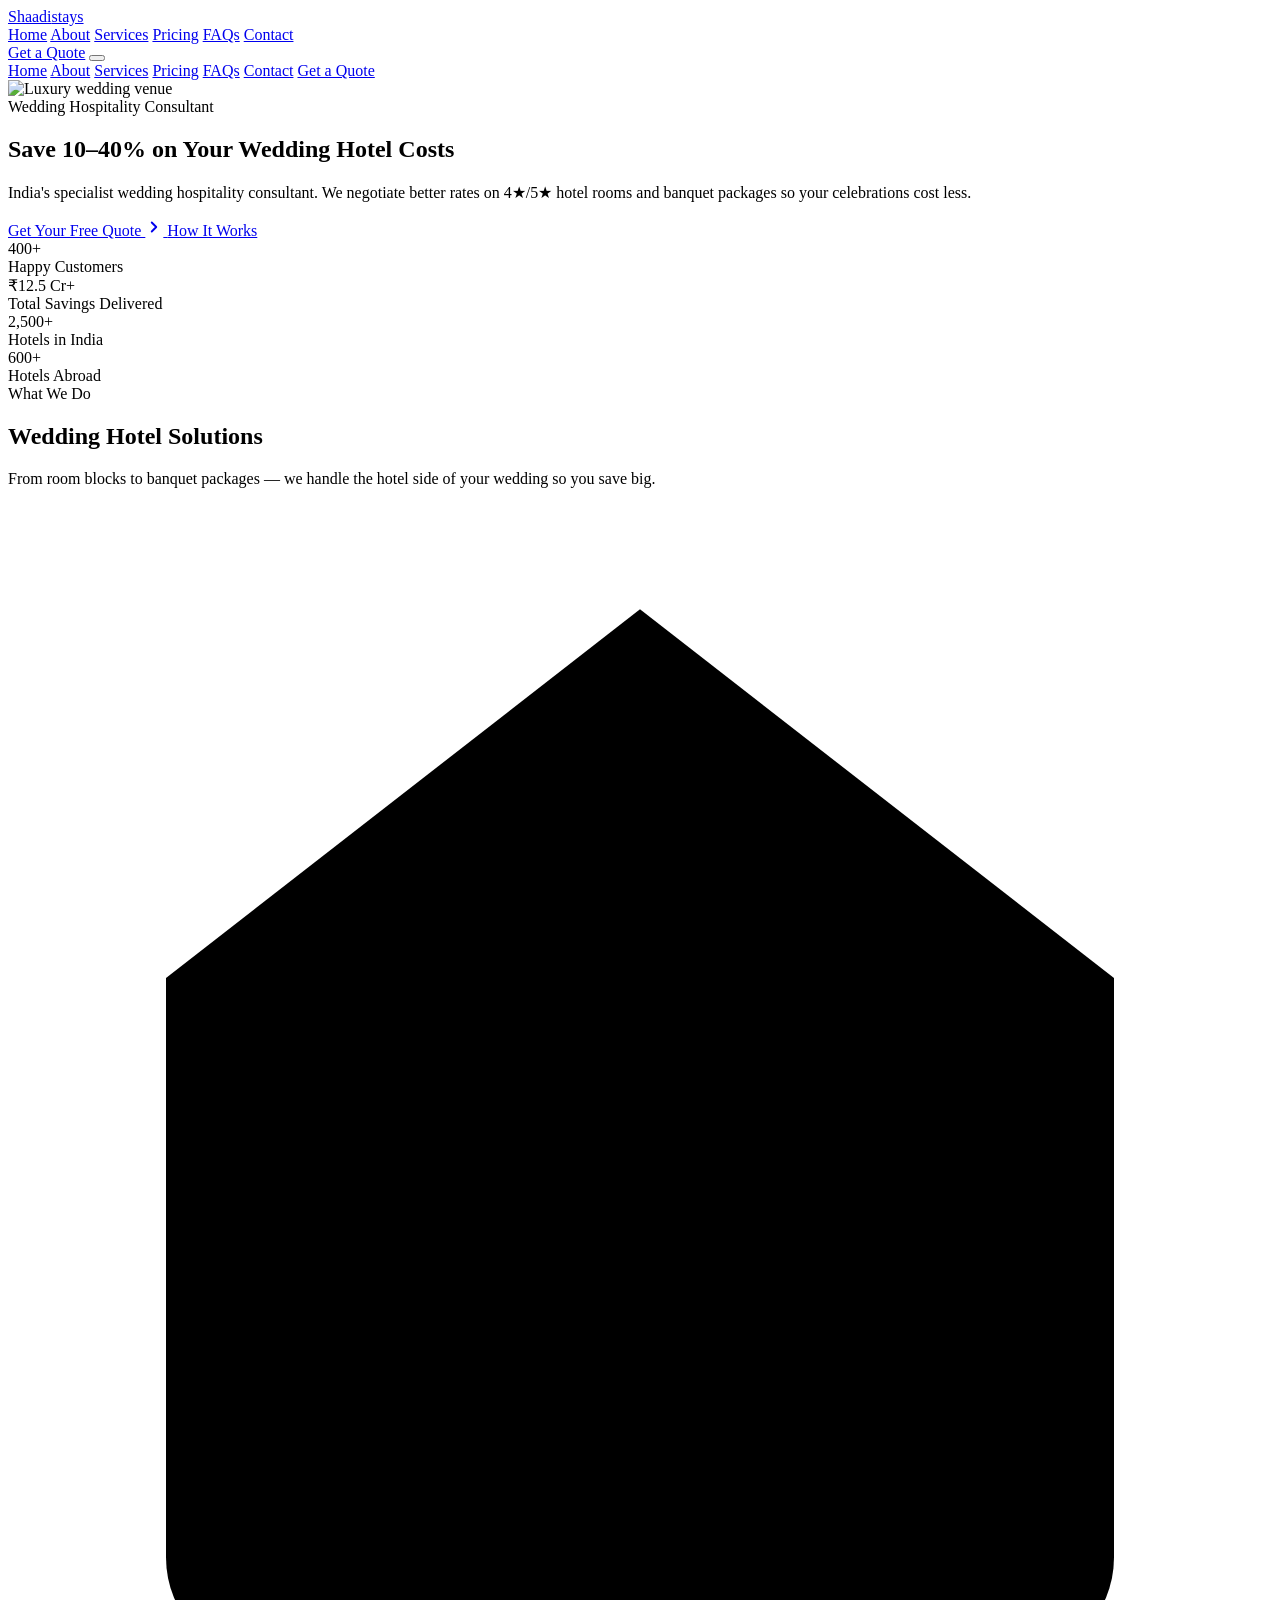
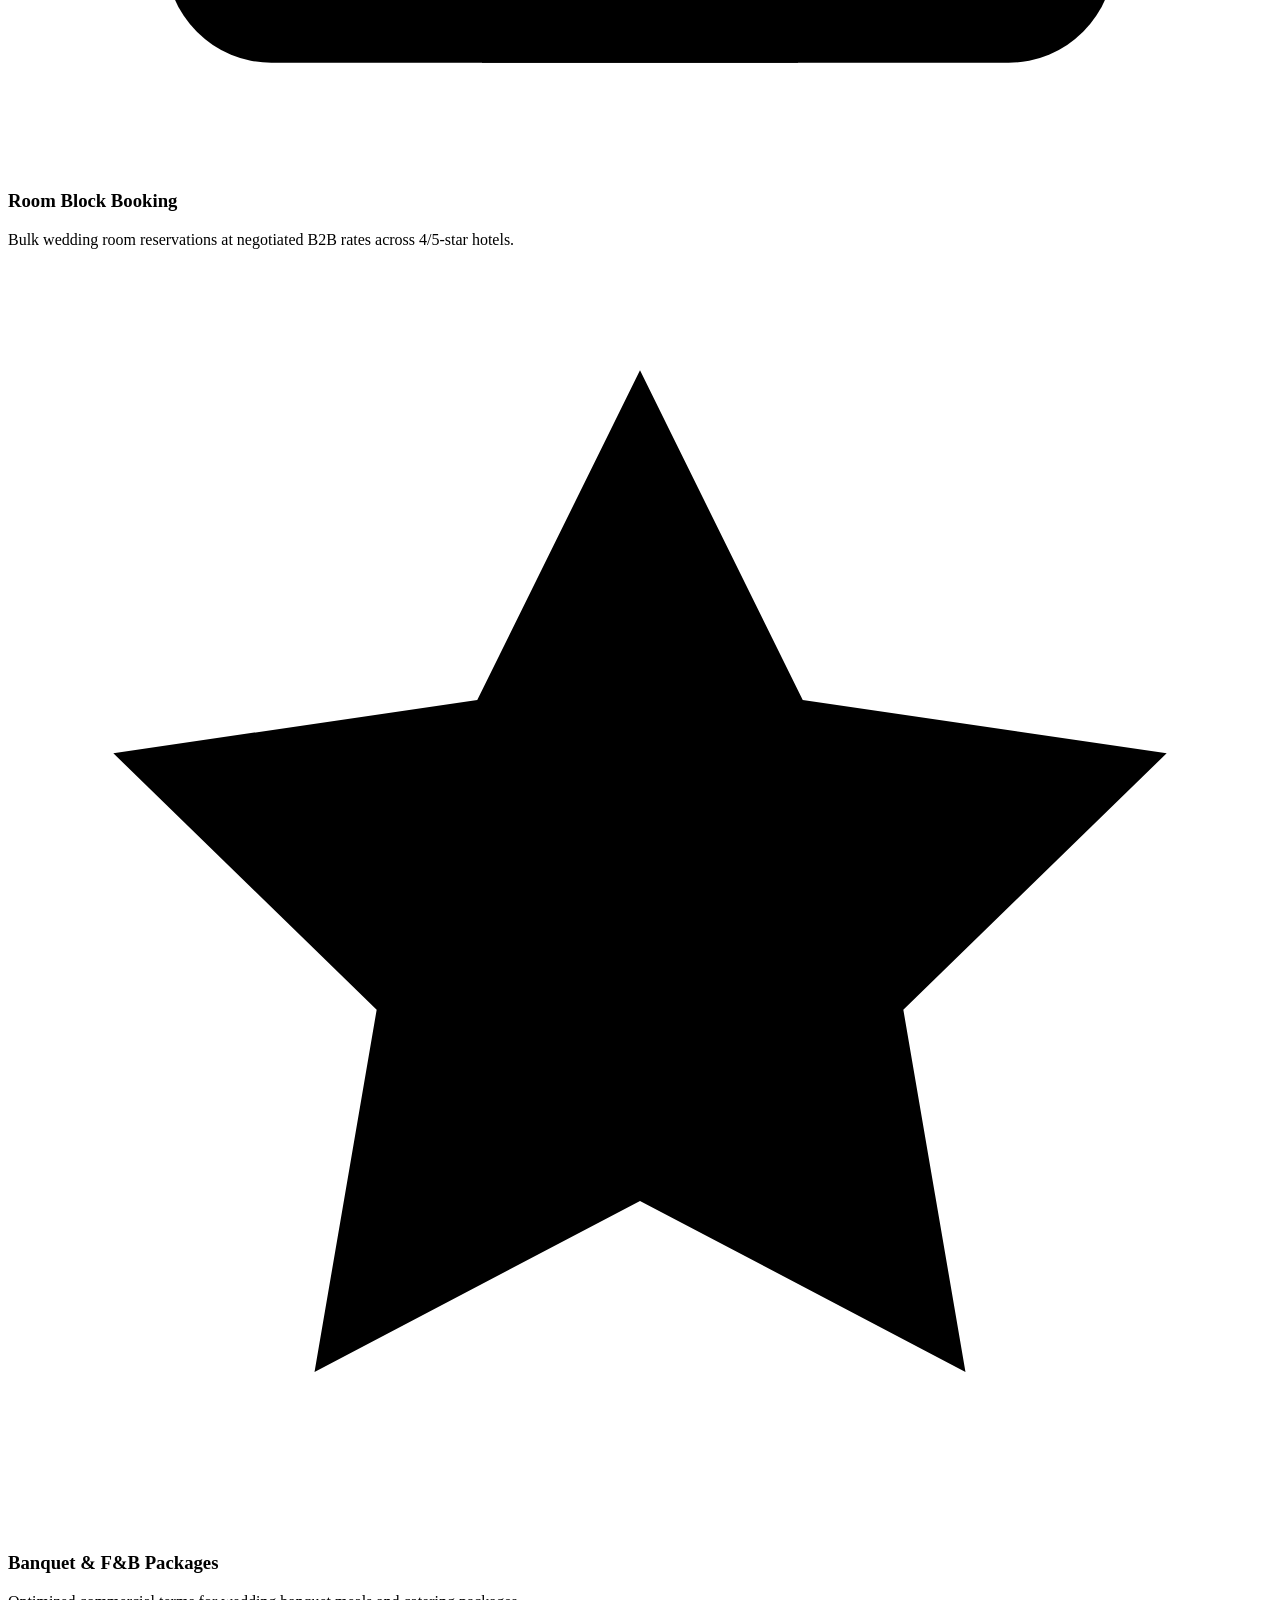
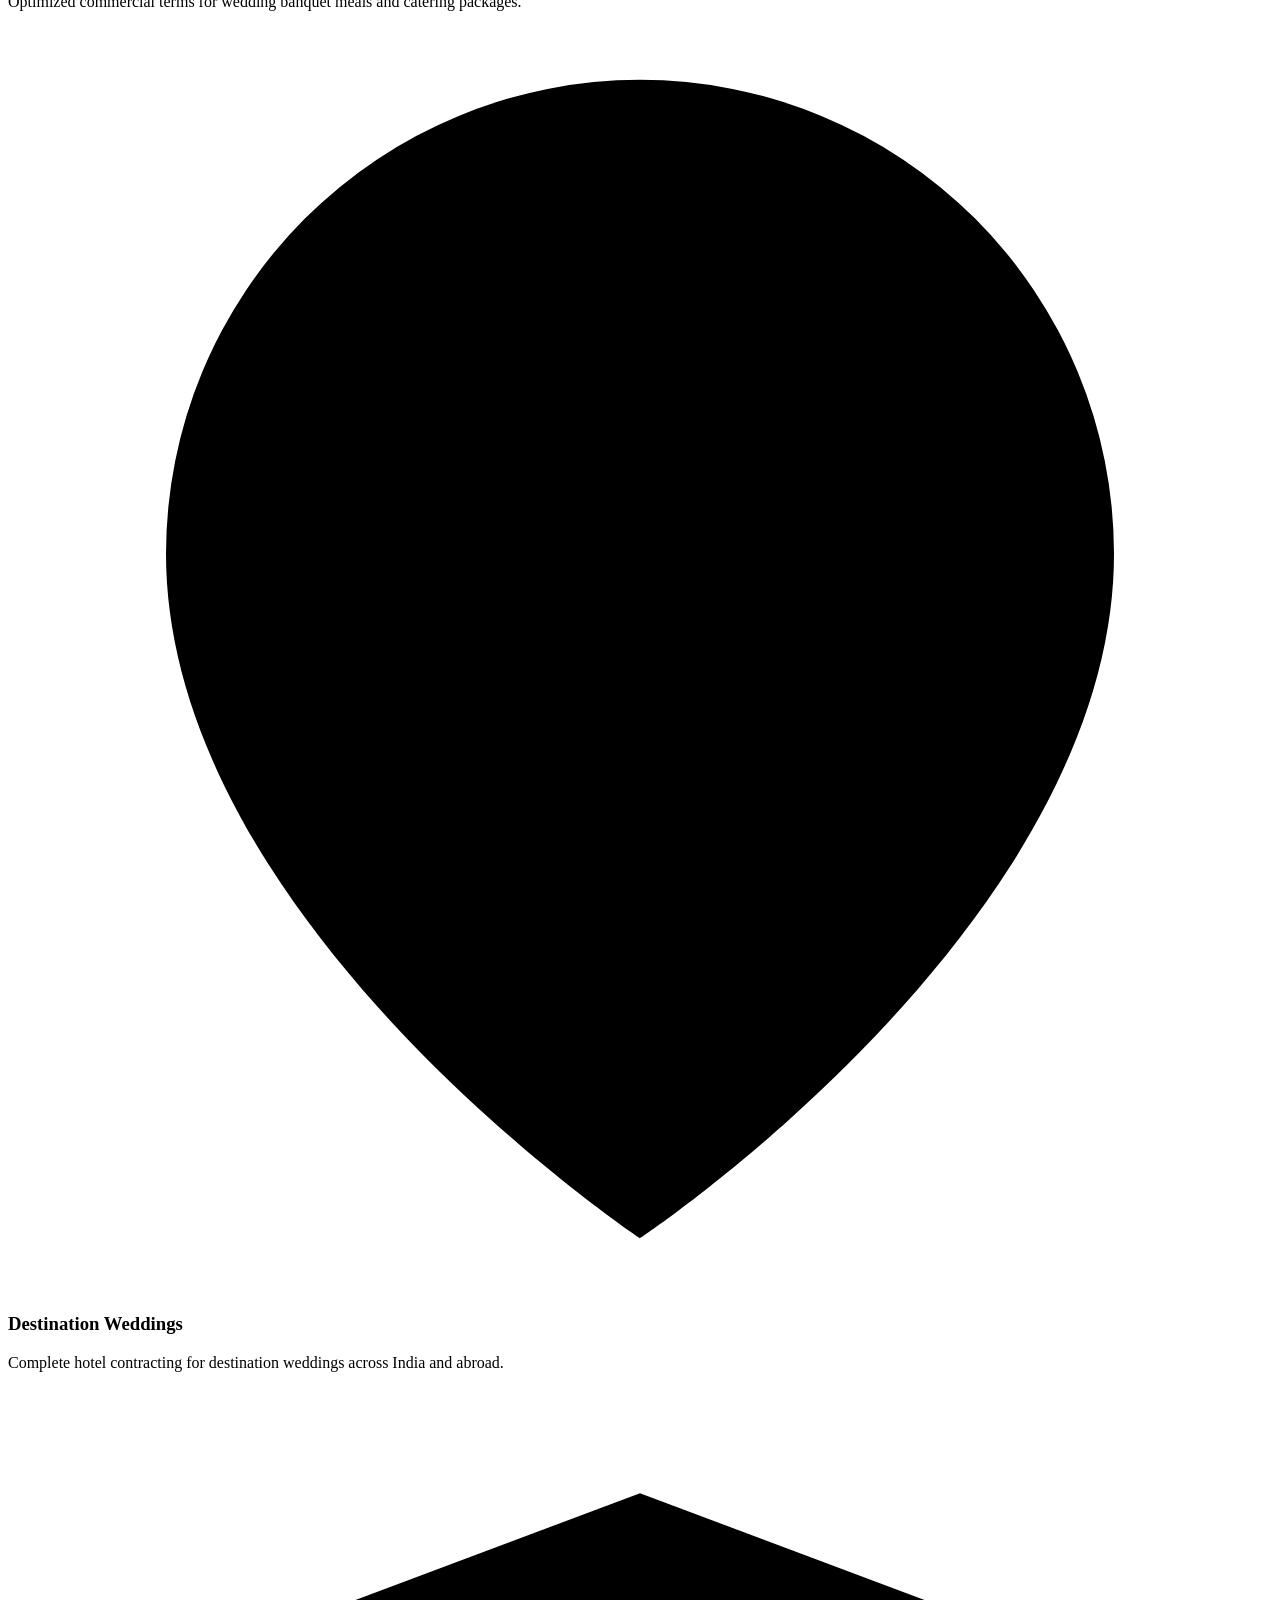
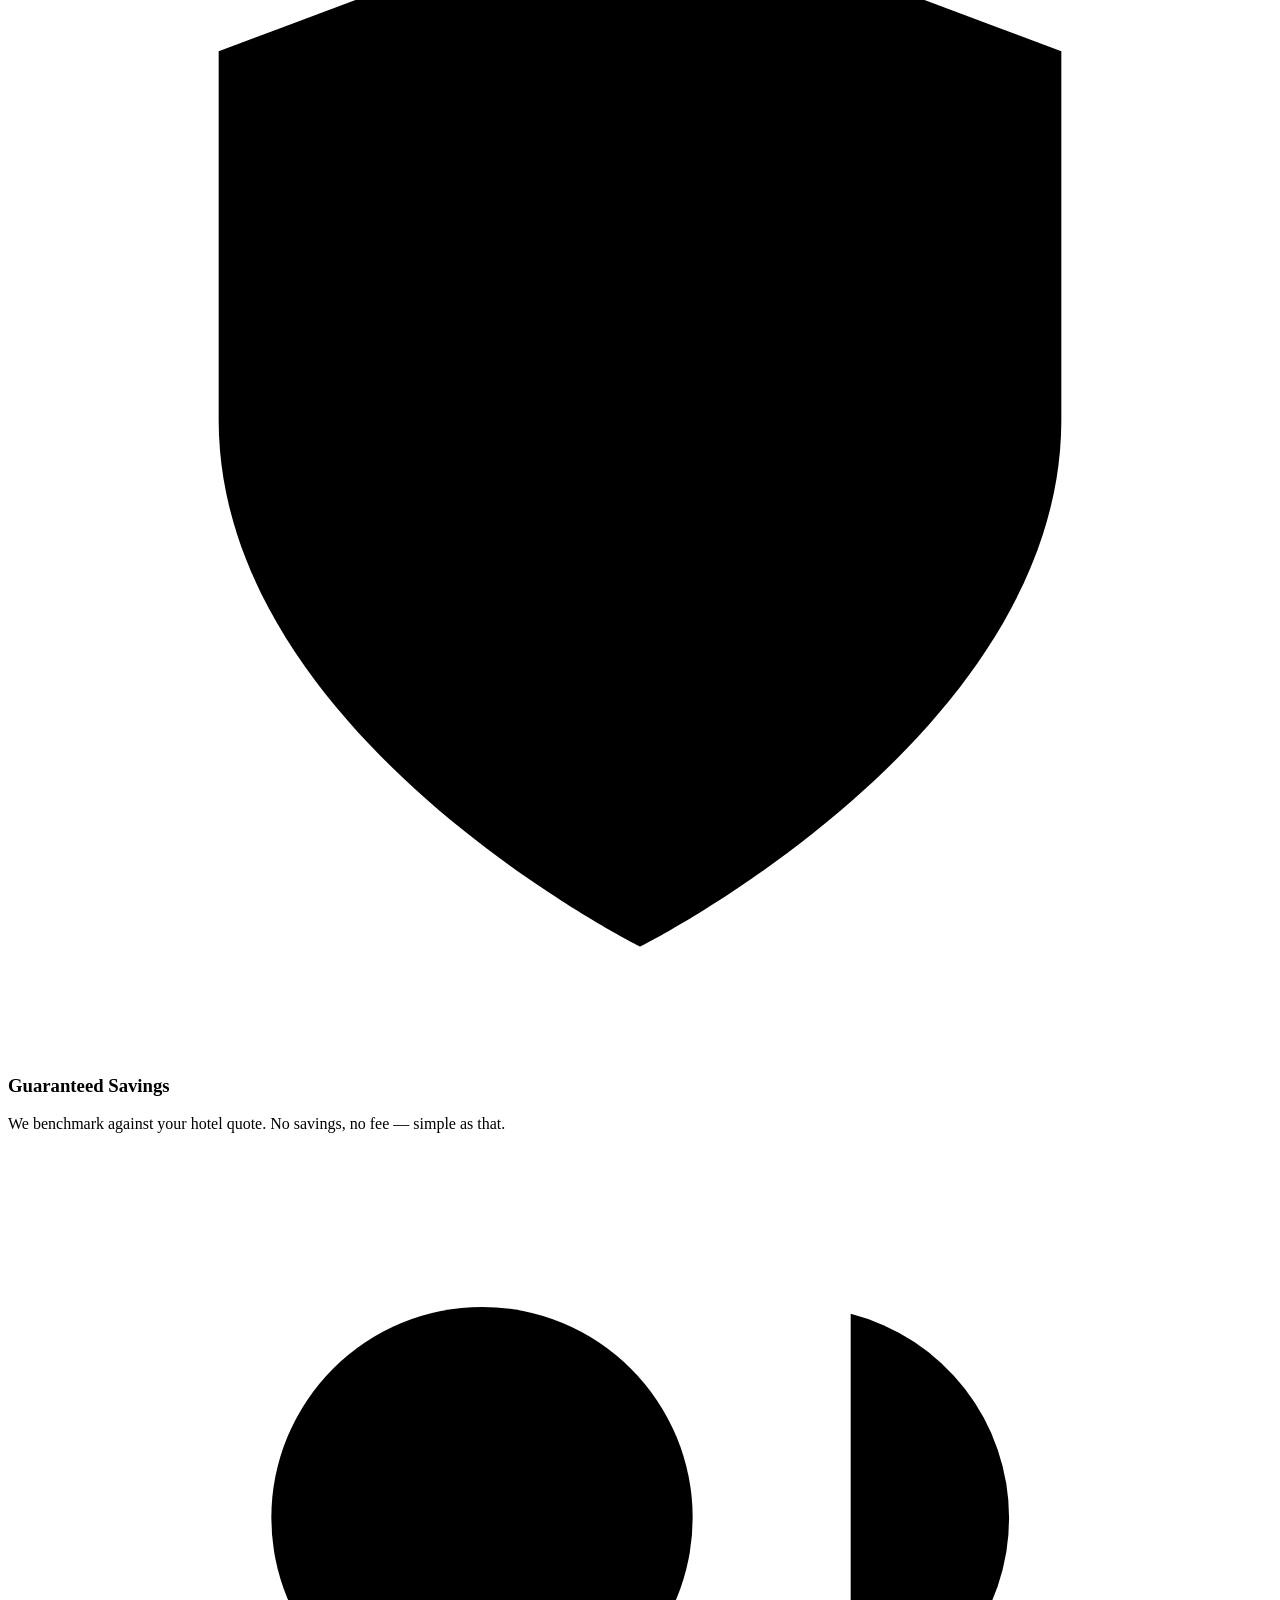
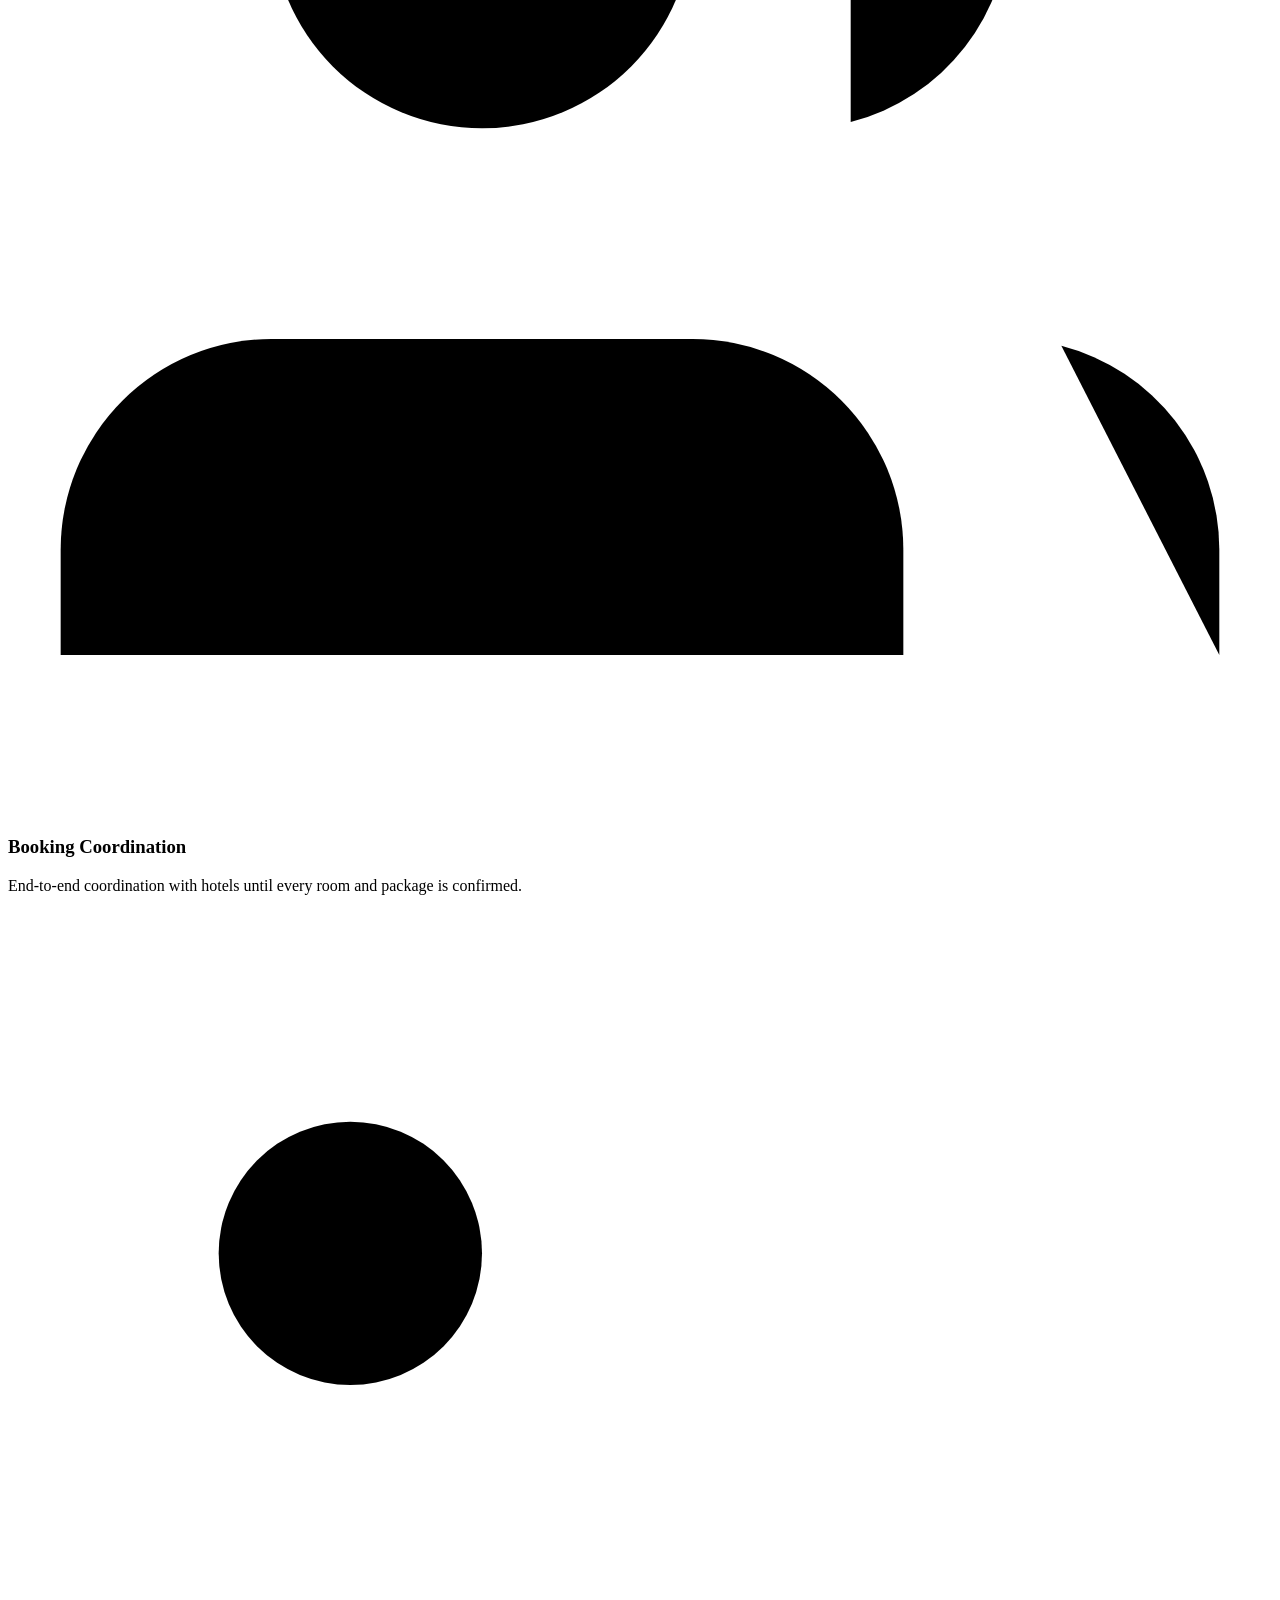
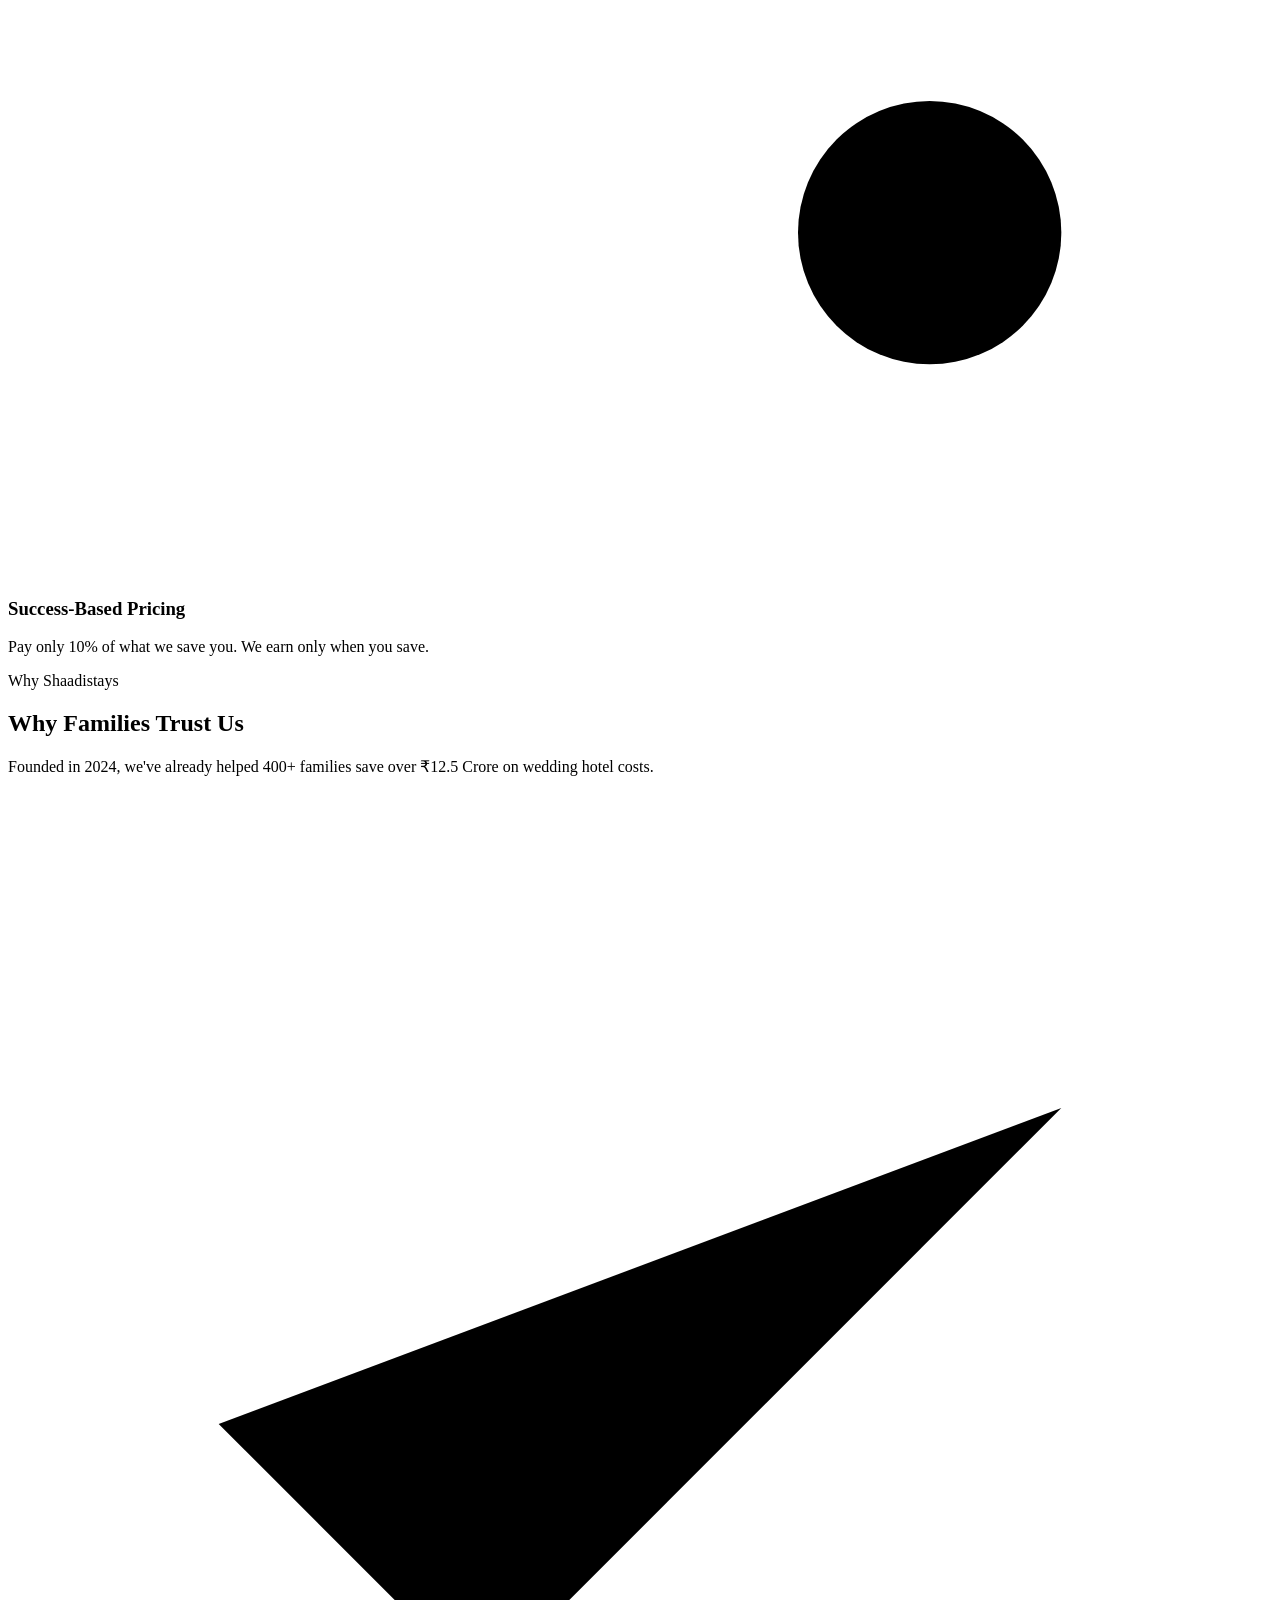
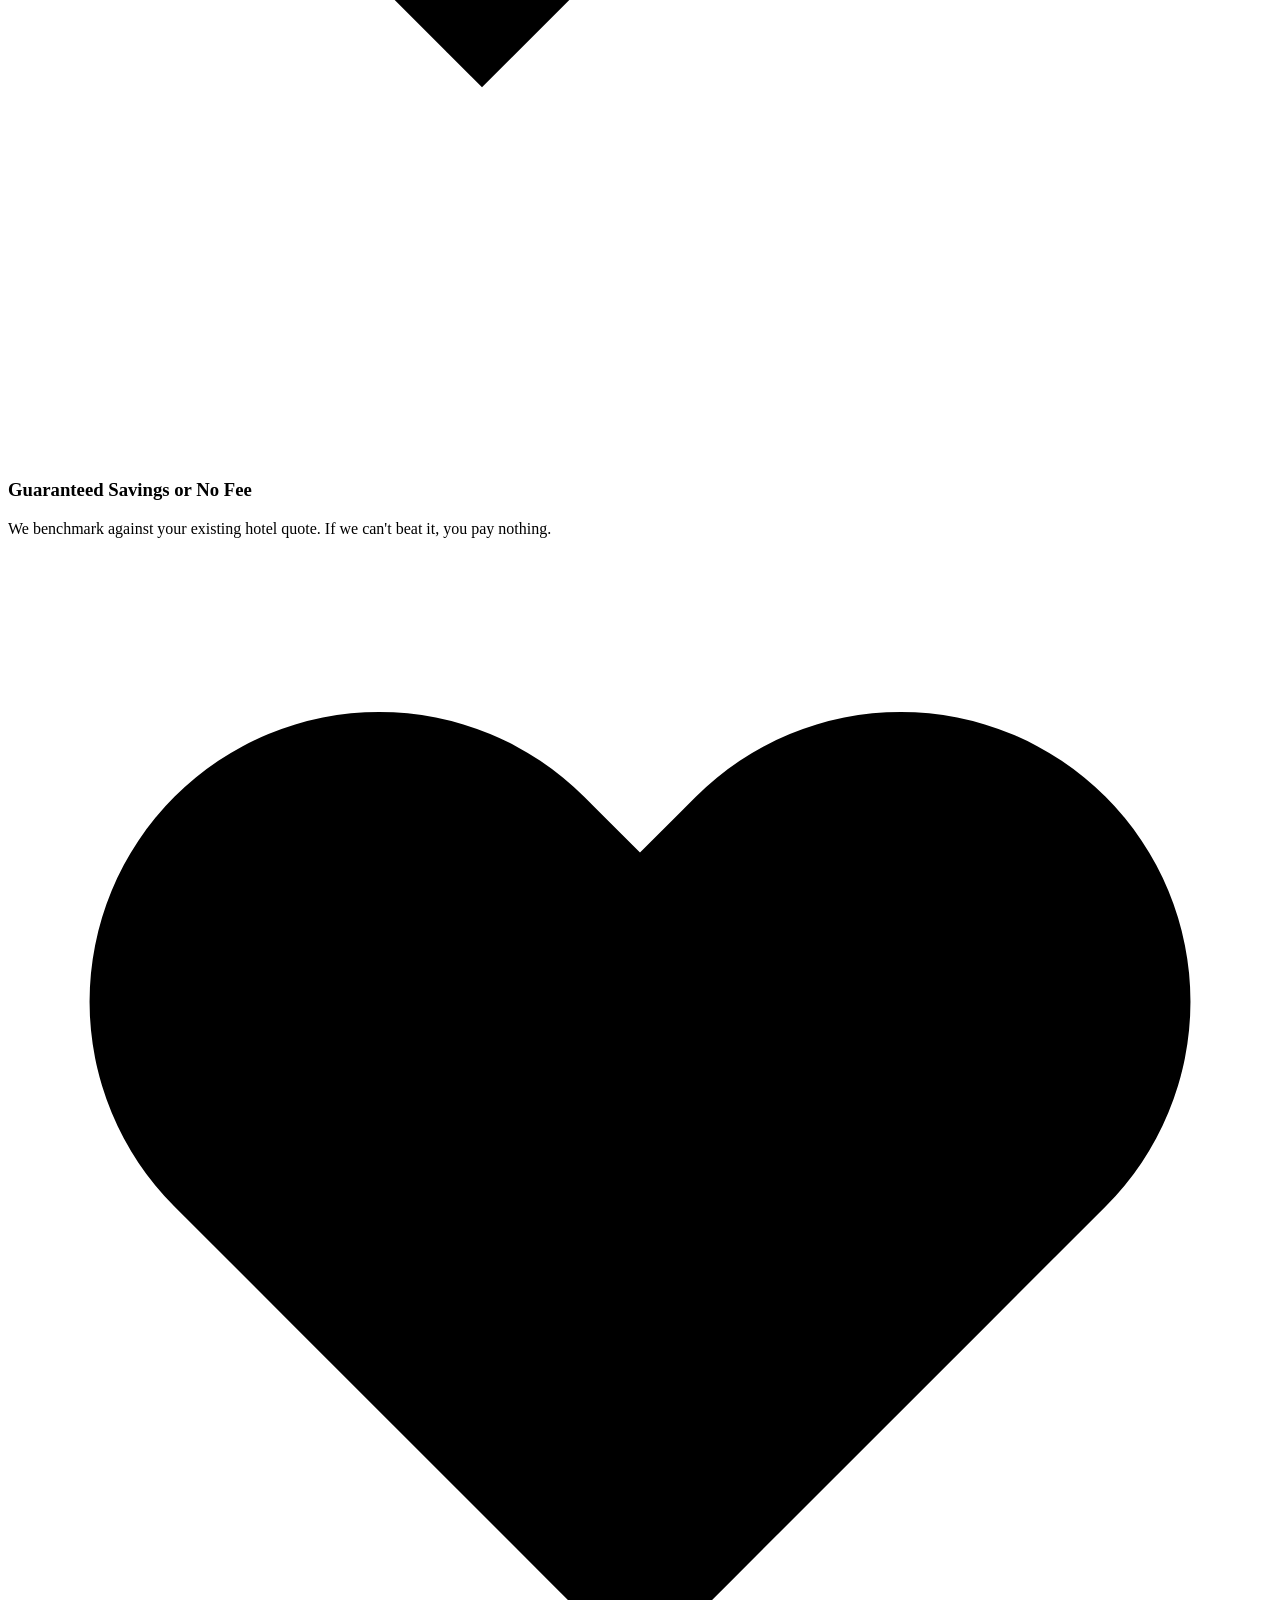
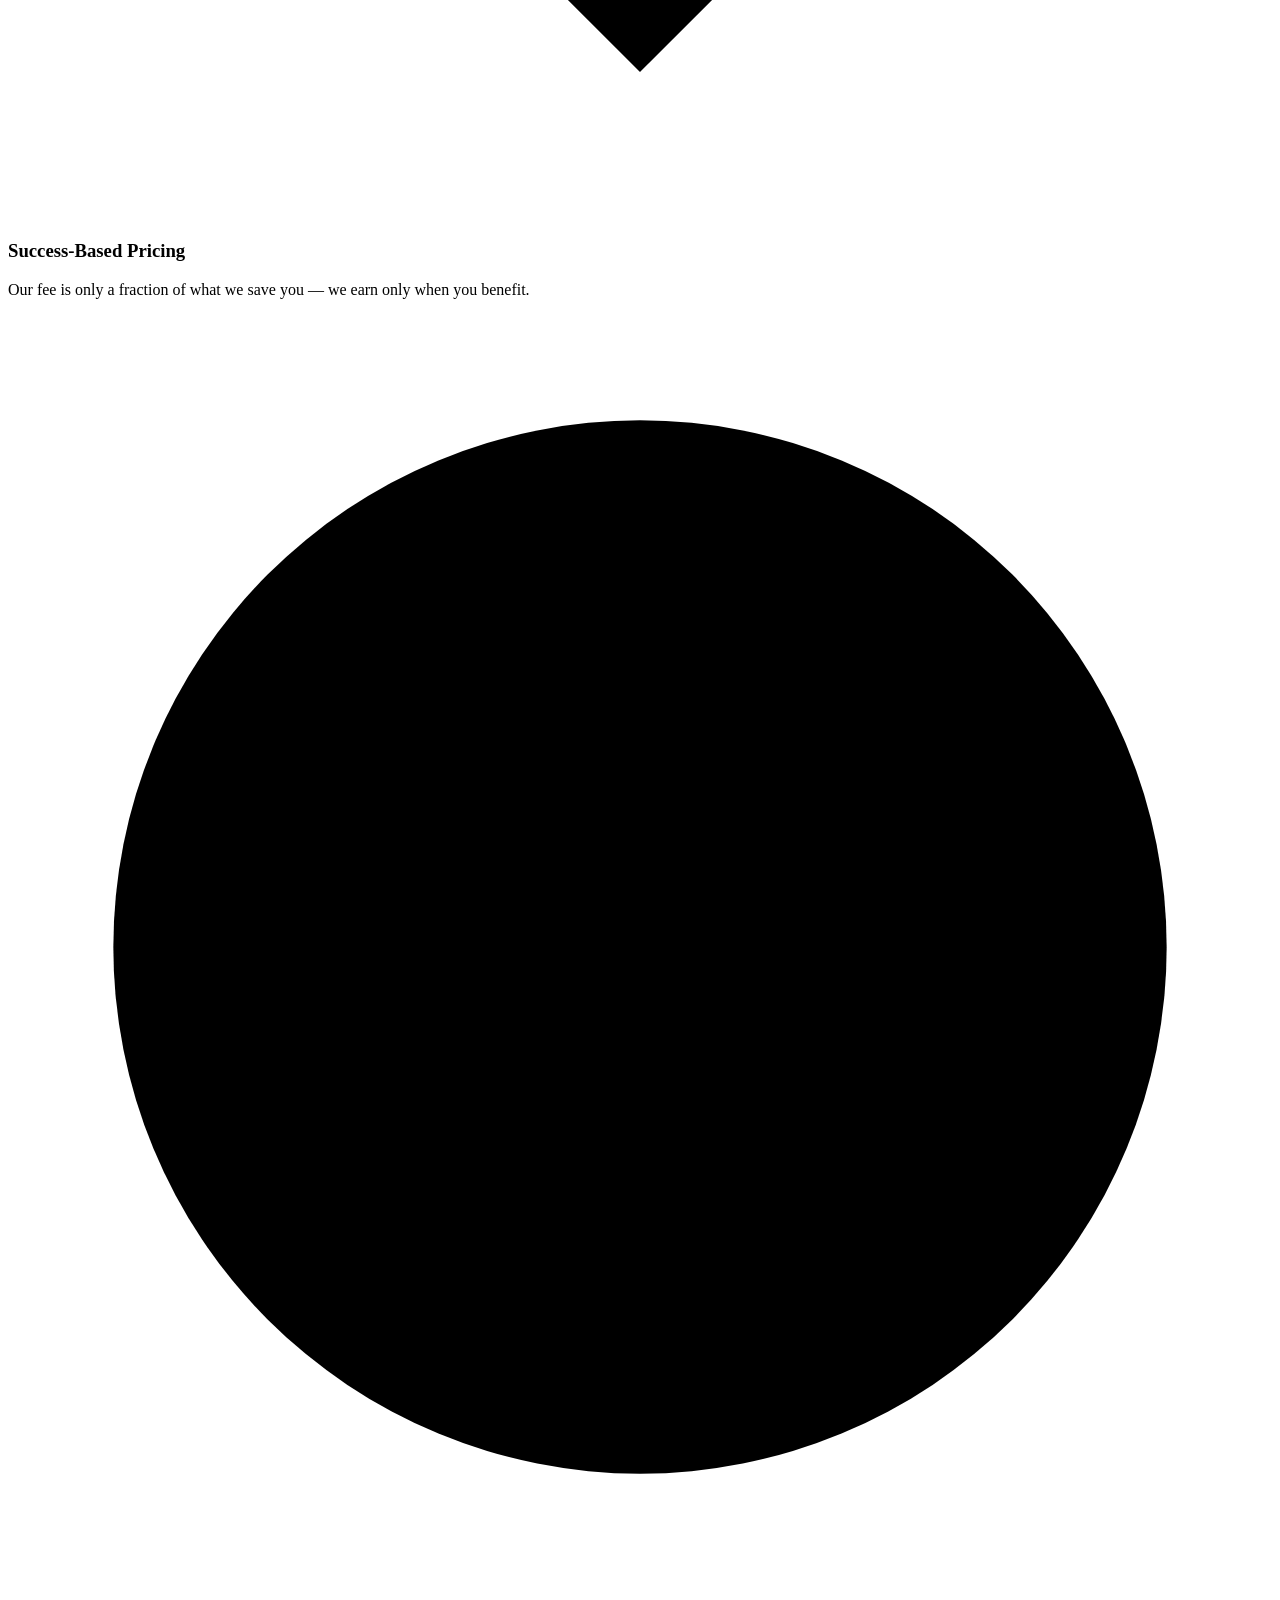
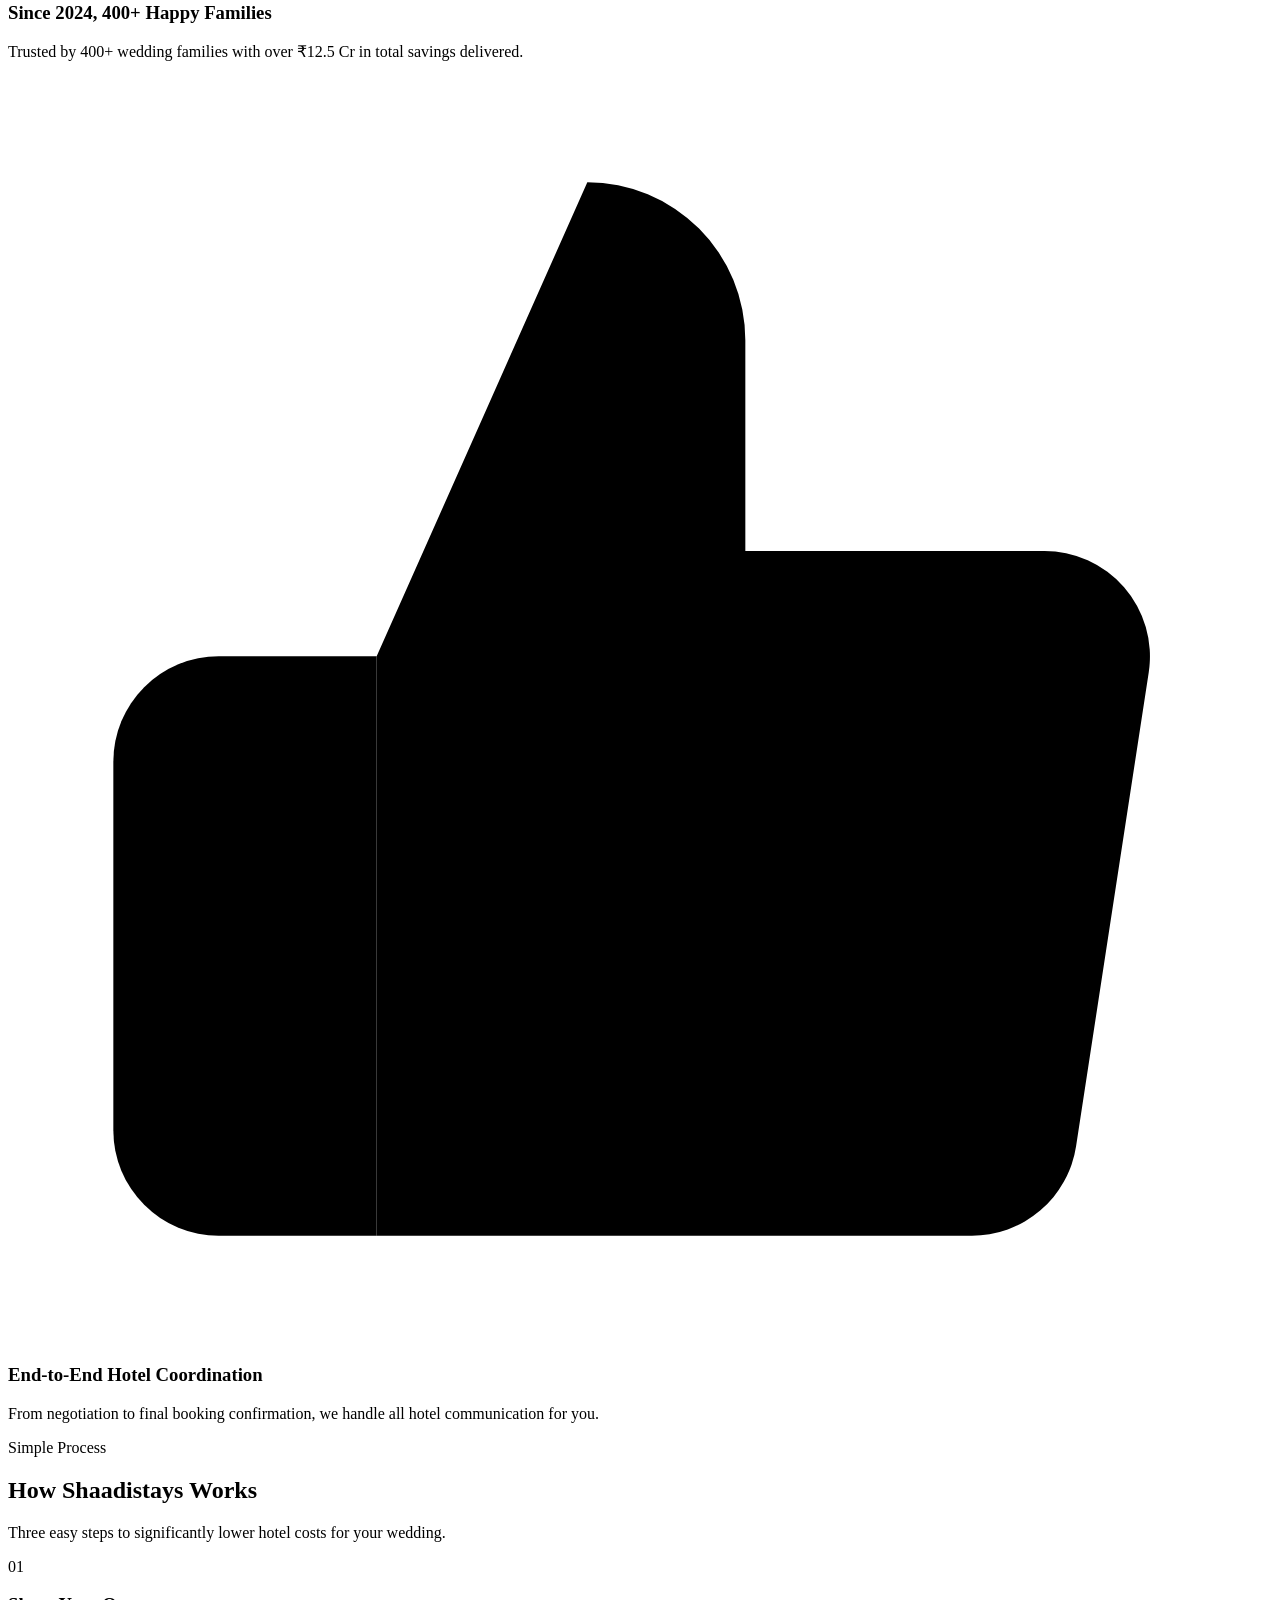
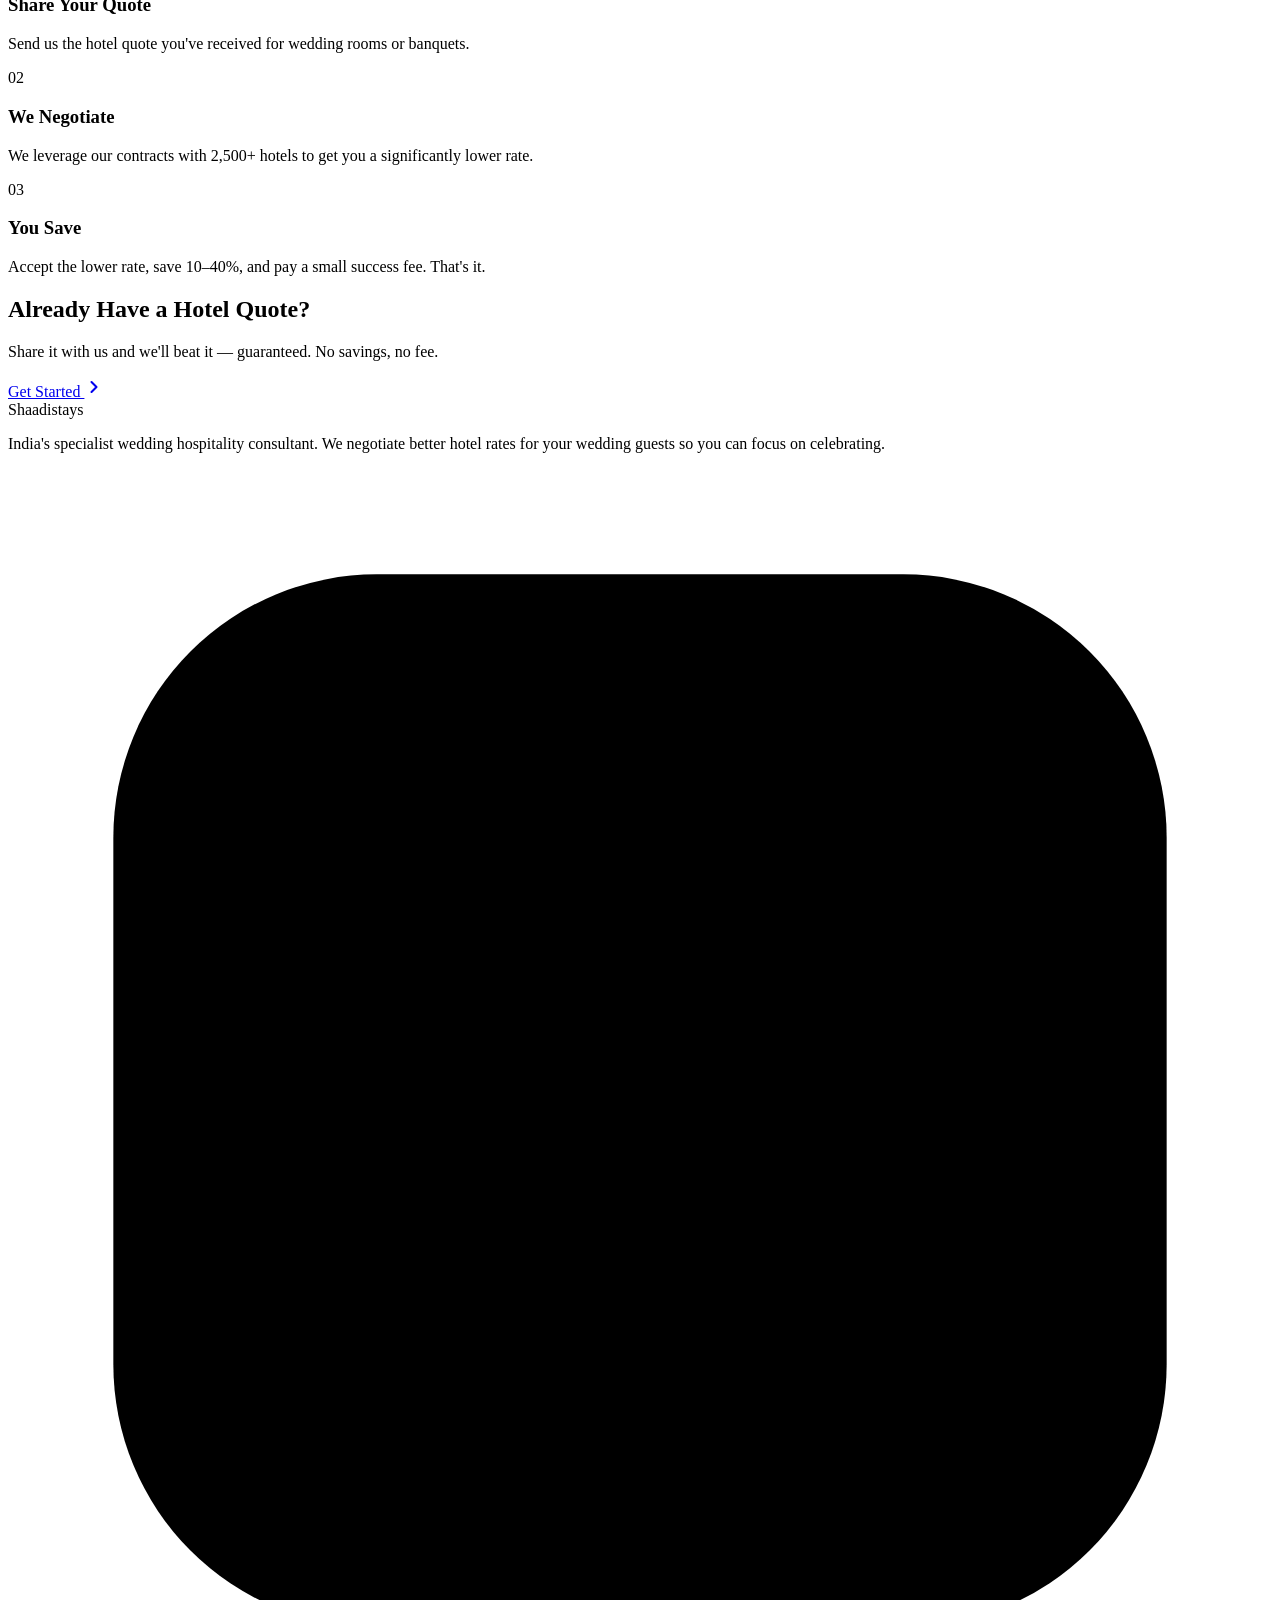
==== index.html @ 30db53e1 "Add files via upload" ====
<!DOCTYPE html>
<html lang="en">
<head>
  <meta charset="UTF-8" />
  <meta name="viewport" content="width=device-width, initial-scale=1.0" />
  <title>Shaadistays — Save 10–40% on Wedding Hotel Costs</title>
  <meta name="description" content="India's specialist wedding hospitality consultant. We negotiate better rates on 4★/5★ hotel rooms and banquet packages so your celebrations cost less." />
  <link rel="stylesheet" href="css/style.css" />
</head>
<body>

<!-- NAVBAR -->
<nav class="navbar">
  <div class="container">
    <div class="navbar-inner">
      <a href="index.html" class="logo">Shaadi<span>stays</span></a>
      <div class="nav-links">
        <a href="index.html" class="active">Home</a>
        <a href="about.html">About</a>
        <a href="services.html">Services</a>
        <a href="pricing.html">Pricing</a>
        <a href="faqs.html">FAQs</a>
        <a href="contact.html">Contact</a>
      </div>
      <a href="contact.html" class="btn-quote">Get a Quote</a>
      <button class="hamburger" id="hamburger" aria-label="Toggle menu">
        <span></span><span></span><span></span>
      </button>
    </div>
  </div>
  <div class="mobile-menu" id="mobile-menu">
    <div class="mobile-menu-inner">
      <a href="index.html" class="active">Home</a>
      <a href="about.html">About</a>
      <a href="services.html">Services</a>
      <a href="pricing.html">Pricing</a>
      <a href="faqs.html">FAQs</a>
      <a href="contact.html">Contact</a>
      <a href="contact.html" class="btn-quote-mobile">Get a Quote</a>
    </div>
  </div>
</nav>

<!-- HERO -->
<section class="hero">
  <div class="hero-bg">
    <img src="assets/hero-wedding.jpg" alt="Luxury wedding venue" />
    <div class="hero-overlay"></div>
  </div>
  <div class="container">
    <div class="hero-content fade-in">
      <span class="hero-badge">Wedding Hospitality Consultant</span>
      <h1>Save 10–40% on Your <span class="accent">Wedding Hotel</span> Costs</h1>
      <p class="hero-sub">India's specialist wedding hospitality consultant. We negotiate better rates on 4★/5★ hotel rooms and banquet packages so your celebrations cost less.</p>
      <div class="hero-btns">
        <a href="contact.html" class="btn btn-gold">
          Get Your Free Quote
          <svg width="18" height="18" viewBox="0 0 24 24" fill="none" stroke="currentColor" stroke-width="2.5" stroke-linecap="round" stroke-linejoin="round"><polyline points="9 18 15 12 9 6"/></svg>
        </a>
        <a href="services.html" class="btn btn-outline">How It Works</a>
      </div>
    </div>
  </div>
</section>

<!-- STATS -->
<section class="stats-bar">
  <div class="container">
    <div class="stats-grid">
      <div class="stat-item fade-in">
        <div class="val">400+</div>
        <div class="lbl">Happy Customers</div>
      </div>
      <div class="stat-item fade-in" style="transition-delay:0.1s">
        <div class="val">₹12.5 Cr+</div>
        <div class="lbl">Total Savings Delivered</div>
      </div>
      <div class="stat-item fade-in" style="transition-delay:0.2s">
        <div class="val">2,500+</div>
        <div class="lbl">Hotels in India</div>
      </div>
      <div class="stat-item fade-in" style="transition-delay:0.3s">
        <div class="val">600+</div>
        <div class="lbl">Hotels Abroad</div>
      </div>
    </div>
  </div>
</section>

<!-- SERVICES -->
<section class="py-28">
  <div class="container">
    <div class="section-heading fade-in">
      <span class="section-badge">What We Do</span>
      <h2>Wedding Hotel Solutions</h2>
      <p>From room blocks to banquet packages — we handle the hotel side of your wedding so you save big.</p>
    </div>
    <div class="services-grid">

      <div class="card fade-in" style="transition-delay:0s">
        <div class="card-icon">
          <svg viewBox="0 0 24 24"><path d="M3 9l9-7 9 7v11a2 2 0 0 1-2 2H5a2 2 0 0 1-2-2z"/><polyline points="9 22 9 12 15 12 15 22"/></svg>
        </div>
        <h3>Room Block Booking</h3>
        <p>Bulk wedding room reservations at negotiated B2B rates across 4/5-star hotels.</p>
      </div>

      <div class="card fade-in" style="transition-delay:0.1s">
        <div class="card-icon">
          <svg viewBox="0 0 24 24"><polygon points="12 2 15.09 8.26 22 9.27 17 14.14 18.18 21.02 12 17.77 5.82 21.02 7 14.14 2 9.27 8.91 8.26 12 2"/></svg>
        </div>
        <h3>Banquet &amp; F&amp;B Packages</h3>
        <p>Optimized commercial terms for wedding banquet meals and catering packages.</p>
      </div>

      <div class="card fade-in" style="transition-delay:0.2s">
        <div class="card-icon">
          <svg viewBox="0 0 24 24"><path d="M21 10c0 7-9 13-9 13s-9-6-9-13a9 9 0 0 1 18 0z"/><circle cx="12" cy="10" r="3"/></svg>
        </div>
        <h3>Destination Weddings</h3>
        <p>Complete hotel contracting for destination weddings across India and abroad.</p>
      </div>

      <div class="card fade-in" style="transition-delay:0.3s">
        <div class="card-icon">
          <svg viewBox="0 0 24 24"><path d="M12 22s8-4 8-10V5l-8-3-8 3v7c0 6 8 10 8 10z"/></svg>
        </div>
        <h3>Guaranteed Savings</h3>
        <p>We benchmark against your hotel quote. No savings, no fee — simple as that.</p>
      </div>

      <div class="card fade-in" style="transition-delay:0.4s">
        <div class="card-icon">
          <svg viewBox="0 0 24 24"><path d="M17 21v-2a4 4 0 0 0-4-4H5a4 4 0 0 0-4 4v2"/><circle cx="9" cy="7" r="4"/><path d="M23 21v-2a4 4 0 0 0-3-3.87"/><path d="M16 3.13a4 4 0 0 1 0 7.75"/></svg>
        </div>
        <h3>Booking Coordination</h3>
        <p>End-to-end coordination with hotels until every room and package is confirmed.</p>
      </div>

      <div class="card fade-in" style="transition-delay:0.5s">
        <div class="card-icon">
          <svg viewBox="0 0 24 24"><line x1="19" y1="5" x2="5" y2="19"/><circle cx="6.5" cy="6.5" r="2.5"/><circle cx="17.5" cy="17.5" r="2.5"/></svg>
        </div>
        <h3>Success-Based Pricing</h3>
        <p>Pay only 10% of what we save you. We earn only when you save.</p>
      </div>

    </div>
  </div>
</section>

<!-- WHY US -->
<section class="py-28 bg-card-section">
  <div class="container">
    <div class="section-heading fade-in">
      <span class="section-badge">Why Shaadistays</span>
      <h2>Why Families Trust Us</h2>
      <p>Founded in 2024, we've already helped 400+ families save over ₹12.5 Crore on wedding hotel costs.</p>
    </div>
    <div class="why-grid">

      <div class="why-card fade-in">
        <div class="card-icon">
          <svg viewBox="0 0 24 24"><polyline points="20 6 9 17 4 12"/></svg>
        </div>
        <div>
          <h3>Guaranteed Savings or No Fee</h3>
          <p>We benchmark against your existing hotel quote. If we can't beat it, you pay nothing.</p>
        </div>
      </div>

      <div class="why-card fade-in" style="transition-delay:0.1s">
        <div class="card-icon">
          <svg viewBox="0 0 24 24"><path d="M20.84 4.61a5.5 5.5 0 0 0-7.78 0L12 5.67l-1.06-1.06a5.5 5.5 0 0 0-7.78 7.78l1.06 1.06L12 21.23l7.78-7.78 1.06-1.06a5.5 5.5 0 0 0 0-7.78z"/></svg>
        </div>
        <div>
          <h3>Success-Based Pricing</h3>
          <p>Our fee is only a fraction of what we save you — we earn only when you benefit.</p>
        </div>
      </div>

      <div class="why-card fade-in" style="transition-delay:0.2s">
        <div class="card-icon">
          <svg viewBox="0 0 24 24"><circle cx="12" cy="12" r="10"/><polyline points="12 6 12 12 16 14"/></svg>
        </div>
        <div>
          <h3>Since 2024, 400+ Happy Families</h3>
          <p>Trusted by 400+ wedding families with over ₹12.5 Cr in total savings delivered.</p>
        </div>
      </div>

      <div class="why-card fade-in" style="transition-delay:0.3s">
        <div class="card-icon">
          <svg viewBox="0 0 24 24"><path d="M14 9V5a3 3 0 0 0-3-3l-4 9v11h11.28a2 2 0 0 0 2-1.7l1.38-9a2 2 0 0 0-2-2.3H14z"/><path d="M7 22H4a2 2 0 0 1-2-2v-7a2 2 0 0 1 2-2h3"/></svg>
        </div>
        <div>
          <h3>End-to-End Hotel Coordination</h3>
          <p>From negotiation to final booking confirmation, we handle all hotel communication for you.</p>
        </div>
      </div>

    </div>
  </div>
</section>

<!-- HOW IT WORKS -->
<section class="py-28 bg-secondary-section">
  <div class="container">
    <div class="section-heading fade-in">
      <span class="section-badge">Simple Process</span>
      <h2>How Shaadistays Works</h2>
      <p>Three easy steps to significantly lower hotel costs for your wedding.</p>
    </div>
    <div class="how-grid">
      <div class="how-step fade-in">
        <div class="step-num">01</div>
        <h3>Share Your Quote</h3>
        <p>Send us the hotel quote you've received for wedding rooms or banquets.</p>
      </div>
      <div class="how-step fade-in" style="transition-delay:0.15s">
        <div class="step-num">02</div>
        <h3>We Negotiate</h3>
        <p>We leverage our contracts with 2,500+ hotels to get you a significantly lower rate.</p>
      </div>
      <div class="how-step fade-in" style="transition-delay:0.3s">
        <div class="step-num">03</div>
        <h3>You Save</h3>
        <p>Accept the lower rate, save 10–40%, and pay a small success fee. That's it.</p>
      </div>
    </div>
  </div>
</section>

<!-- CTA -->
<section class="cta-section bg-gradient-wine">
  <div class="container">
    <div class="fade-in">
      <h2>Already Have a Hotel Quote?</h2>
      <p>Share it with us and we'll beat it — guaranteed. No savings, no fee.</p>
      <a href="contact.html" class="btn btn-gold btn-lg">
        Get Started
        <svg width="20" height="20" viewBox="0 0 24 24" fill="none" stroke="currentColor" stroke-width="2.5" stroke-linecap="round" stroke-linejoin="round"><polyline points="9 18 15 12 9 6"/></svg>
      </a>
    </div>
  </div>
</section>

<!-- FOOTER -->
<footer>
  <div class="container">
    <div class="footer-grid">
      <div class="footer-brand">
        <div class="logo">Shaadi<span>stays</span></div>
        <p>India's specialist wedding hospitality consultant. We negotiate better hotel rates for your wedding guests so you can focus on celebrating.</p>
        <div class="footer-social">
          <a href="https://instagram.com/shaadistays" target="_blank" rel="noopener" aria-label="Instagram">
            <svg viewBox="0 0 24 24"><rect x="2" y="2" width="20" height="20" rx="5" ry="5"/><path d="M16 11.37A4 4 0 1 1 12.63 8 4 4 0 0 1 16 11.37z"/><line x1="17.5" y1="6.5" x2="17.51" y2="6.5"/></svg>
          </a>
          <a href="mailto:hello@shaadistays.com" aria-label="Email">
            <svg viewBox="0 0 24 24"><path d="M4 4h16c1.1 0 2 .9 2 2v12c0 1.1-.9 2-2 2H4c-1.1 0-2-.9-2-2V6c0-1.1.9-2 2-2z"/><polyline points="22,6 12,13 2,6"/></svg>
          </a>
          <a href="tel:+919999999999" aria-label="Phone">
            <svg viewBox="0 0 24 24"><path d="M22 16.92v3a2 2 0 0 1-2.18 2 19.79 19.79 0 0 1-8.63-3.07A19.5 19.5 0 0 1 4.72 12a19.79 19.79 0 0 1-3.07-8.67A2 2 0 0 1 3.63 1h3a2 2 0 0 1 2 1.72 12.84 12.84 0 0 0 .7 2.81 2 2 0 0 1-.45 2.11L8.09 8.91a16 16 0 0 0 6 6l1.27-1.27a2 2 0 0 1 2.11-.45 12.84 12.84 0 0 0 2.81.7A2 2 0 0 1 22 16.92z"/></svg>
          </a>
        </div>
      </div>
      <div class="footer-col">
        <h4>Quick Links</h4>
        <a href="about.html">About</a>
        <a href="services.html">Services</a>
        <a href="pricing.html">Pricing</a>
        <a href="faqs.html">FAQs</a>
        <a href="contact.html">Contact</a>
      </div>
      <div class="footer-col">
        <h4>Services</h4>
        <p>Wedding Room Blocks</p>
        <p>Banquet F&amp;B Packages</p>
        <p>Destination Weddings</p>
        <p>Hotel Contracting</p>
        <p>Booking Coordination</p>
      </div>
    </div>
    <div class="footer-bottom">
      <p>&copy; <span id="footer-year"></span> Shaadistays. All rights reserved.</p>
      <p>Made with <span class="heart">♥</span> for Indian weddings</p>
    </div>
  </div>
</footer>

<!-- CHATBOT -->
<button class="chat-trigger" id="chat-trigger" aria-label="Open chat">
  <svg viewBox="0 0 24 24"><path d="M21 15a2 2 0 0 1-2 2H7l-4 4V5a2 2 0 0 1 2-2h14a2 2 0 0 1 2 2z"/></svg>
</button>
<div class="chat-window hidden" id="chat-window">
  <div class="chat-header">
    <div class="chat-header-info">
      <p>Shaadistays</p>
      <p>Wedding Hotel Expert</p>
    </div>
    <button class="chat-close" id="chat-close" aria-label="Close chat">
      <svg viewBox="0 0 24 24"><line x1="18" y1="6" x2="6" y2="18"/><line x1="6" y1="6" x2="18" y2="18"/></svg>
    </button>
  </div>
  <div class="chat-messages" id="chat-messages"></div>
  <div class="chat-footer" id="chat-footer"></div>
</div>

<script src="js/main.js"></script>
</body>
</html>
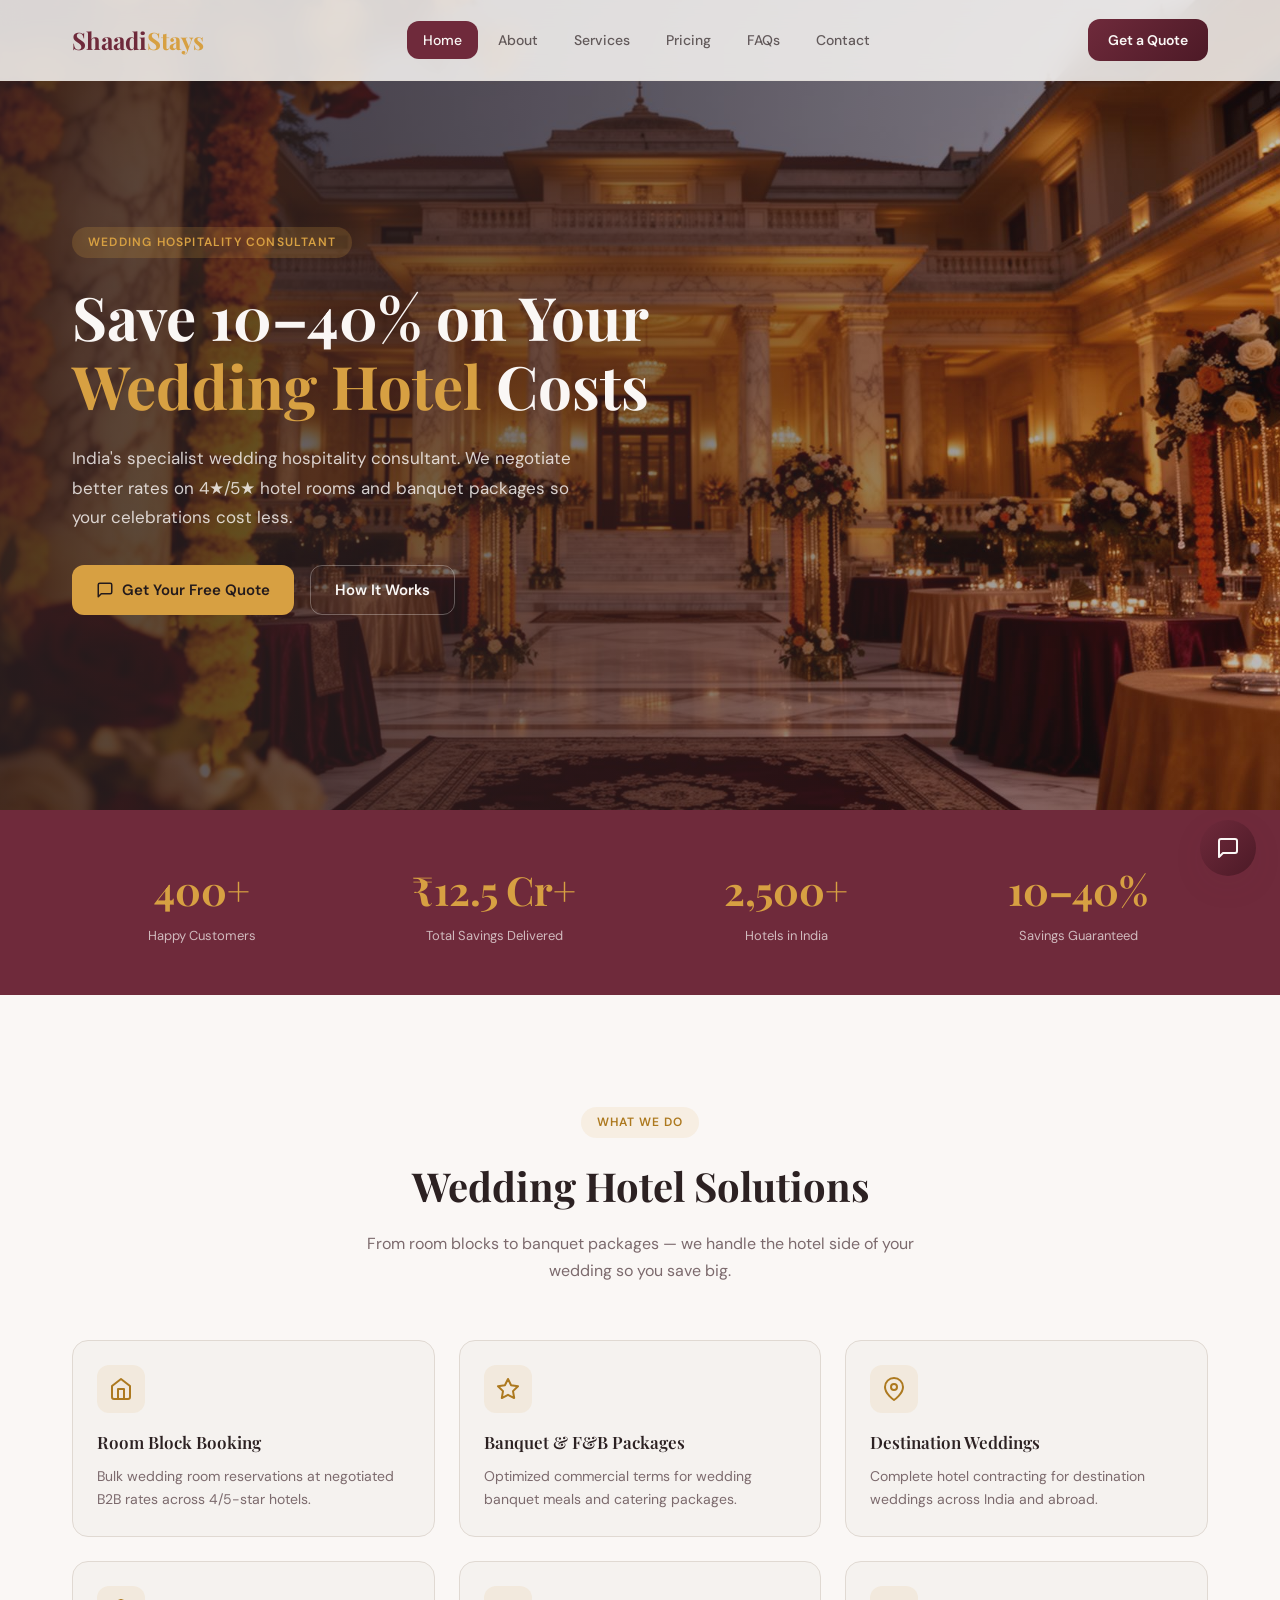
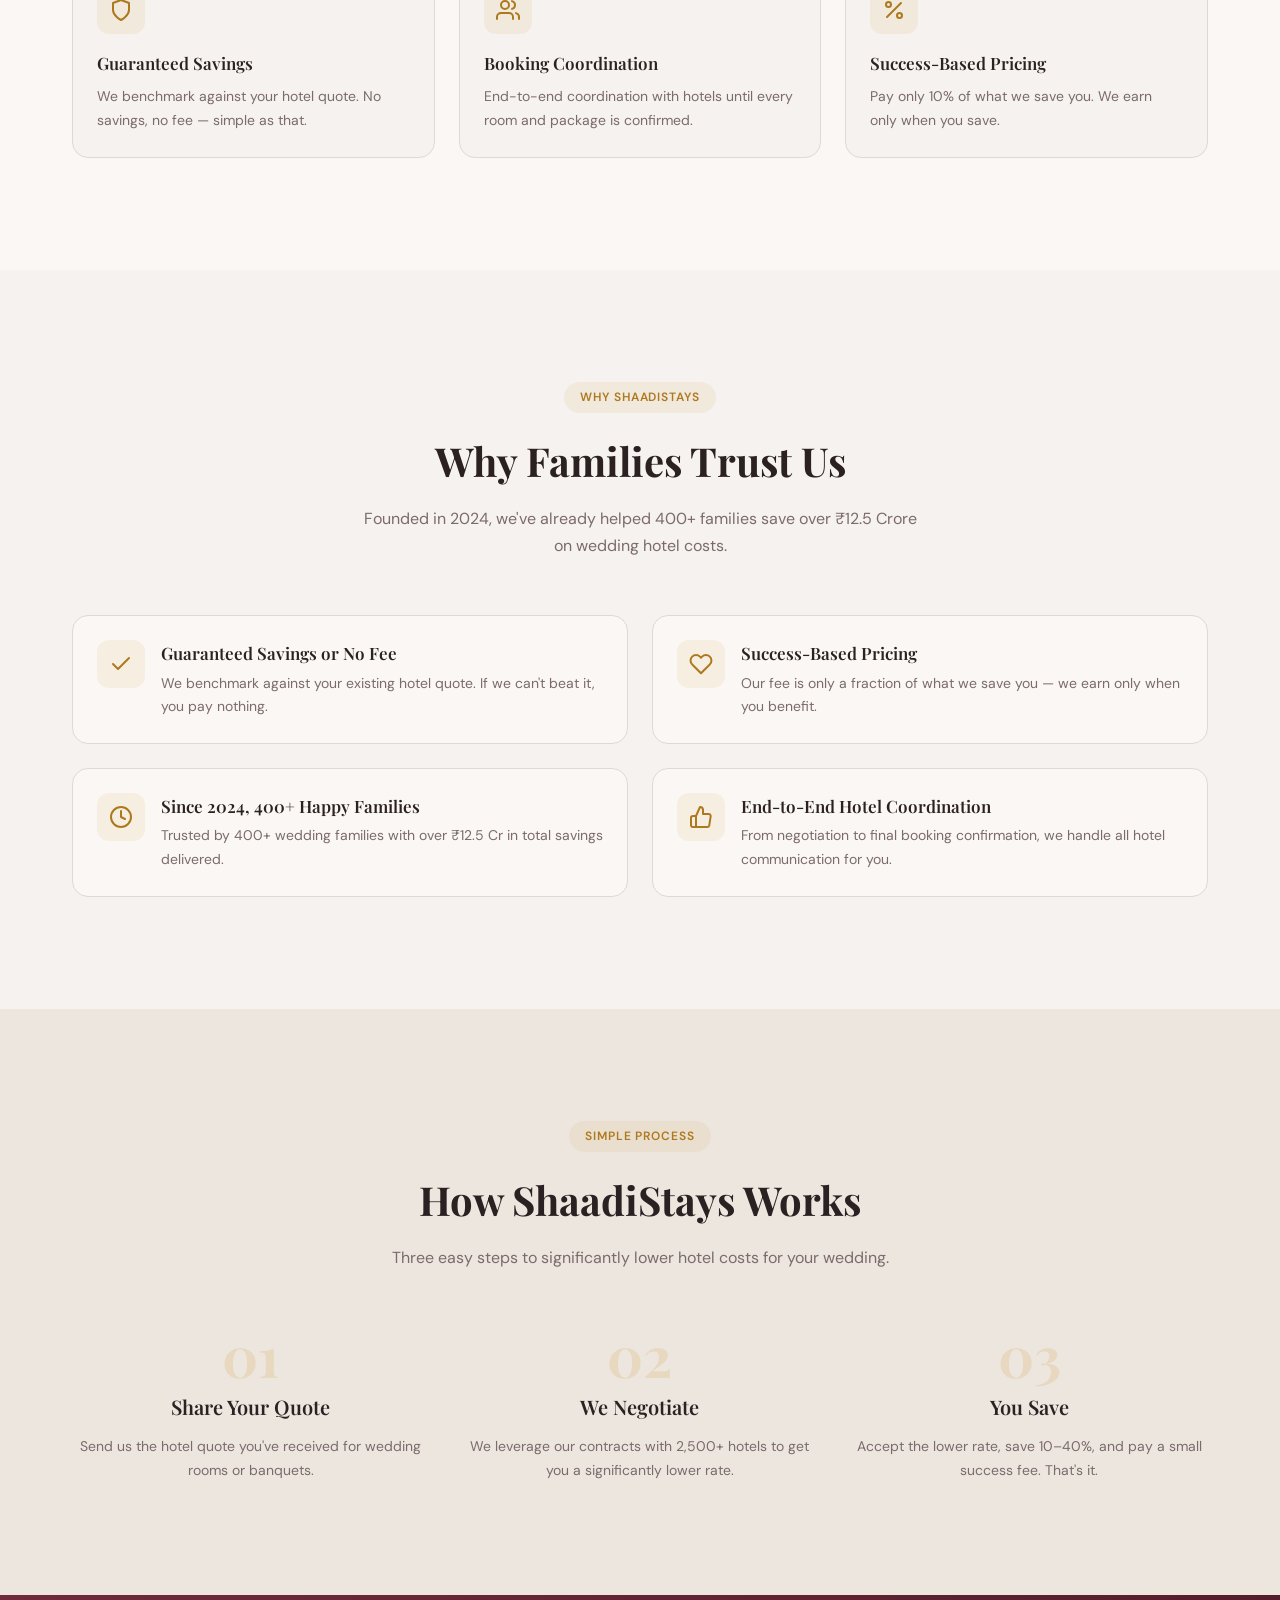
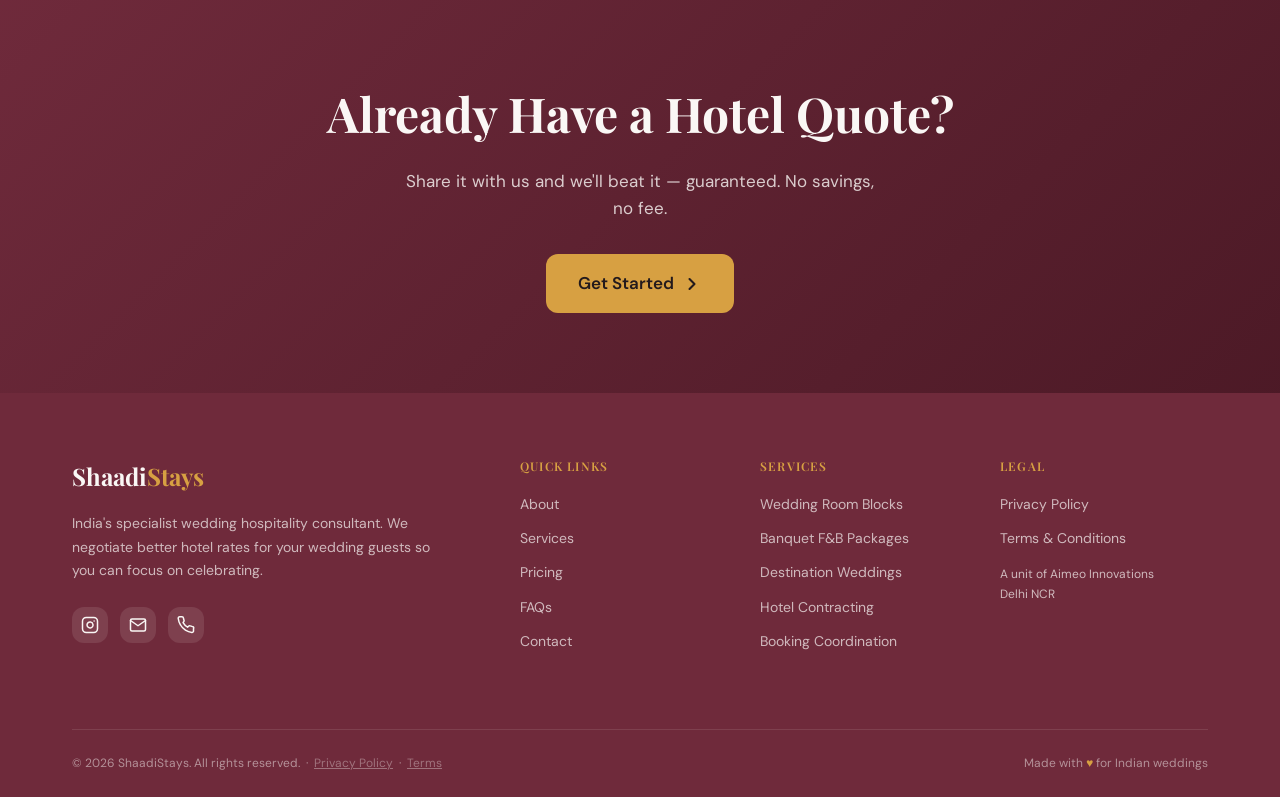
==== commit 3b36a72c: "Add files via upload" ====
--- a/index.html
+++ b/index.html
@@ -3,9 +3,75 @@
 <head>
   <meta charset="UTF-8" />
   <meta name="viewport" content="width=device-width, initial-scale=1.0" />
-  <title>Shaadistays — Save 10–40% on Wedding Hotel Costs</title>
+  <title>ShaadiStays — Save 10–40% on Wedding Hotel Costs</title>
   <meta name="description" content="India's specialist wedding hospitality consultant. We negotiate better rates on 4★/5★ hotel rooms and banquet packages so your celebrations cost less." />
+  <link rel="icon" type="image/png" href="assets/favicon.png" />
   <link rel="stylesheet" href="css/style.css" />
+<script type="application/ld+json">
+{
+  "@context": "https://schema.org",
+  "@graph": [
+    {
+      "@type": "LocalBusiness",
+      "@id": "https://www.shaadistays.com/#business",
+      "name": "ShaadiStays",
+      "legalName": "Aimeo Innovations",
+      "description": "India's specialist wedding hospitality consultant. We negotiate better rates on 4-star and 5-star hotel rooms and banquet packages so your wedding celebrations cost less.",
+      "url": "https://www.shaadistays.com",
+      "logo": "https://www.shaadistays.com/assets/favicon.png",
+      "image": "https://www.shaadistays.com/assets/hero-wedding.jpg",
+      "telephone": "+918979636730",
+      "email": "aimeoglobal@gmail.com",
+      "address": {
+        "@type": "PostalAddress",
+        "streetAddress": "C1, Sun Towers, Indirapuram",
+        "addressLocality": "Ghaziabad",
+        "addressRegion": "Delhi NCR",
+        "postalCode": "201014",
+        "addressCountry": "IN"
+      },
+      "areaServed": {
+        "@type": "Country",
+        "name": "India"
+      },
+      "serviceType": "Wedding Hotel Negotiation & Booking Coordination",
+      "priceRange": "Success-based fee starting at 7%",
+      "sameAs": [
+        "https://www.instagram.com/shaadistays"
+      ]
+    },
+    {
+      "@type": "WebSite",
+      "@id": "https://www.shaadistays.com/#website",
+      "url": "https://www.shaadistays.com",
+      "name": "ShaadiStays",
+      "description": "Save 10–40% on Your Wedding Hotel Costs",
+      "publisher": {
+        "@id": "https://www.shaadistays.com/#business"
+      }
+    },
+    {
+      "@type": "Service",
+      "@id": "https://www.shaadistays.com/#service",
+      "name": "Wedding Hotel Negotiation",
+      "provider": {
+        "@id": "https://www.shaadistays.com/#business"
+      },
+      "serviceType": "Wedding Hospitality Consulting",
+      "description": "We negotiate 4-star and 5-star hotel room blocks and banquet F&B packages for wedding families across India and abroad, guaranteeing savings of 10–40% against existing hotel quotes.",
+      "offers": {
+        "@type": "Offer",
+        "description": "Success-based fee: 10% for rooms or banquet only; 7% for combined rooms and banquet bookings.",
+        "priceCurrency": "INR",
+        "eligibleRegion": {
+          "@type": "Country",
+          "name": "India"
+        }
+      }
+    }
+  ]
+}
+</script>
 </head>
 <body>
 
@@ -13,7 +79,7 @@
 <nav class="navbar">
   <div class="container">
     <div class="navbar-inner">
-      <a href="index.html" class="logo">Shaadi<span>stays</span></a>
+      <a href="index.html" class="logo">Shaadi<span>Stays</span></a>
       <div class="nav-links">
         <a href="index.html" class="active">Home</a>
         <a href="about.html">About</a>
@@ -53,9 +119,9 @@
       <h1>Save 10–40% on Your <span class="accent">Wedding Hotel</span> Costs</h1>
       <p class="hero-sub">India's specialist wedding hospitality consultant. We negotiate better rates on 4★/5★ hotel rooms and banquet packages so your celebrations cost less.</p>
       <div class="hero-btns">
-        <a href="contact.html" class="btn btn-gold">
+        <a href="https://wa.me/918979636730?text=Hi%20ShaadiStays!%20I%27m%20looking%20for%20wedding%20hotel%20assistance." target="_blank" rel="noopener" class="btn btn-gold">
+          <svg width="18" height="18" viewBox="0 0 24 24" fill="none" stroke="currentColor" stroke-width="2" stroke-linecap="round" stroke-linejoin="round"><path d="M21 15a2 2 0 0 1-2 2H7l-4 4V5a2 2 0 0 1 2-2h14a2 2 0 0 1 2 2z"/></svg>
           Get Your Free Quote
-          <svg width="18" height="18" viewBox="0 0 24 24" fill="none" stroke="currentColor" stroke-width="2.5" stroke-linecap="round" stroke-linejoin="round"><polyline points="9 18 15 12 9 6"/></svg>
         </a>
         <a href="services.html" class="btn btn-outline">How It Works</a>
       </div>
@@ -80,8 +146,8 @@
         <div class="lbl">Hotels in India</div>
       </div>
       <div class="stat-item fade-in" style="transition-delay:0.3s">
-        <div class="val">600+</div>
-        <div class="lbl">Hotels Abroad</div>
+        <div class="val">10–40%</div>
+        <div class="lbl">Savings Guaranteed</div>
       </div>
     </div>
   </div>
@@ -153,7 +219,7 @@
 <section class="py-28 bg-card-section">
   <div class="container">
     <div class="section-heading fade-in">
-      <span class="section-badge">Why Shaadistays</span>
+      <span class="section-badge">Why ShaadiStays</span>
       <h2>Why Families Trust Us</h2>
       <p>Founded in 2024, we've already helped 400+ families save over ₹12.5 Crore on wedding hotel costs.</p>
     </div>
@@ -208,7 +274,7 @@
   <div class="container">
     <div class="section-heading fade-in">
       <span class="section-badge">Simple Process</span>
-      <h2>How Shaadistays Works</h2>
+      <h2>How ShaadiStays Works</h2>
       <p>Three easy steps to significantly lower hotel costs for your wedding.</p>
     </div>
     <div class="how-grid">
@@ -250,16 +316,16 @@
   <div class="container">
     <div class="footer-grid">
       <div class="footer-brand">
-        <div class="logo">Shaadi<span>stays</span></div>
+        <div class="logo">Shaadi<span>Stays</span></div>
         <p>India's specialist wedding hospitality consultant. We negotiate better hotel rates for your wedding guests so you can focus on celebrating.</p>
         <div class="footer-social">
           <a href="https://instagram.com/shaadistays" target="_blank" rel="noopener" aria-label="Instagram">
             <svg viewBox="0 0 24 24"><rect x="2" y="2" width="20" height="20" rx="5" ry="5"/><path d="M16 11.37A4 4 0 1 1 12.63 8 4 4 0 0 1 16 11.37z"/><line x1="17.5" y1="6.5" x2="17.51" y2="6.5"/></svg>
           </a>
-          <a href="mailto:hello@shaadistays.com" aria-label="Email">
+          <a href="mailto:aimeoglobal@gmail.com" aria-label="Email">
             <svg viewBox="0 0 24 24"><path d="M4 4h16c1.1 0 2 .9 2 2v12c0 1.1-.9 2-2 2H4c-1.1 0-2-.9-2-2V6c0-1.1.9-2 2-2z"/><polyline points="22,6 12,13 2,6"/></svg>
           </a>
-          <a href="tel:+919999999999" aria-label="Phone">
+          <a href="tel:+918979636730" aria-label="Phone">
             <svg viewBox="0 0 24 24"><path d="M22 16.92v3a2 2 0 0 1-2.18 2 19.79 19.79 0 0 1-8.63-3.07A19.5 19.5 0 0 1 4.72 12a19.79 19.79 0 0 1-3.07-8.67A2 2 0 0 1 3.63 1h3a2 2 0 0 1 2 1.72 12.84 12.84 0 0 0 .7 2.81 2 2 0 0 1-.45 2.11L8.09 8.91a16 16 0 0 0 6 6l1.27-1.27a2 2 0 0 1 2.11-.45 12.84 12.84 0 0 0 2.81.7A2 2 0 0 1 22 16.92z"/></svg>
           </a>
         </div>
@@ -280,9 +346,15 @@
         <p>Hotel Contracting</p>
         <p>Booking Coordination</p>
       </div>
+      <div class="footer-col">
+        <h4>Legal</h4>
+        <a href="privacy-policy.html">Privacy Policy</a>
+        <a href="terms.html">Terms &amp; Conditions</a>
+        <p style="margin-top:1rem; font-size:0.75rem;">A unit of Aimeo Innovations<br>Delhi NCR</p>
+      </div>
     </div>
     <div class="footer-bottom">
-      <p>&copy; <span id="footer-year"></span> Shaadistays. All rights reserved.</p>
+      <p>&copy; <span id="footer-year"></span> ShaadiStays. All rights reserved. &nbsp;·&nbsp; <a href="privacy-policy.html" style="color:inherit;text-decoration:underline;opacity:0.7">Privacy Policy</a> &nbsp;·&nbsp; <a href="terms.html" style="color:inherit;text-decoration:underline;opacity:0.7">Terms</a></p>
       <p>Made with <span class="heart">♥</span> for Indian weddings</p>
     </div>
   </div>
@@ -295,7 +367,7 @@
 <div class="chat-window hidden" id="chat-window">
   <div class="chat-header">
     <div class="chat-header-info">
-      <p>Shaadistays</p>
+      <p>ShaadiStays</p>
       <p>Wedding Hotel Expert</p>
     </div>
     <button class="chat-close" id="chat-close" aria-label="Close chat">
--- a/css/style.css
+++ b/css/style.css
@@ -0,0 +1,634 @@
+/* ===========================
+   SHAADISTAYS — MAIN STYLESHEET
+   =========================== */
+
+@import url('https://fonts.googleapis.com/css2?family=Playfair+Display:ital,wght@0,400;0,500;0,600;0,700;1,400;1,500&family=DM+Sans:ital,wght@0,400;0,500;0,600;0,700;1,400&display=swap');
+
+/* ---- CSS Variables ---- */
+:root {
+  --bg:          hsl(30, 33%, 97%);
+  --fg:          hsl(350, 15%, 15%);
+  --card:        hsl(30, 25%, 95%);
+  --primary:     hsl(345, 45%, 30%);
+  --primary-fg:  hsl(30, 33%, 97%);
+  --secondary:   hsl(30, 25%, 90%);
+  --secondary-fg:hsl(350, 15%, 20%);
+  --muted:       hsl(30, 15%, 92%);
+  --muted-fg:    hsl(350, 8%, 45%);
+  --border:      hsl(30, 18%, 85%);
+  --gold:        hsl(38, 65%, 55%);
+  --gold-light:  hsl(38, 55%, 75%);
+  --gold-dark:   hsl(38, 70%, 40%);
+  --wine:        hsl(345, 45%, 30%);
+  --wine-dark:   hsl(345, 50%, 20%);
+  --wine-light:  hsl(345, 35%, 45%);
+  --radius:      0.75rem;
+  --shadow-soft: 0 2px 15px -3px hsl(345 45% 30% / 0.08);
+  --shadow-el:   0 10px 40px -10px hsl(345 45% 30% / 0.15);
+  --shadow-gold: 0 4px 20px -4px hsl(38 65% 55% / 0.3);
+  --font-display:'Playfair Display', Georgia, serif;
+  --font-body:   'DM Sans', -apple-system, BlinkMacSystemFont, sans-serif;
+  --gradient-wine: linear-gradient(135deg, var(--wine) 0%, var(--wine-dark) 100%);
+  --gradient-gold: linear-gradient(135deg, var(--gold-light) 0%, var(--gold) 100%);
+}
+
+/* ---- Reset & Base ---- */
+*, *::before, *::after { box-sizing: border-box; margin: 0; padding: 0; }
+html { scroll-behavior: smooth; }
+body {
+  font-family: var(--font-body);
+  background: var(--bg);
+  color: var(--fg);
+  line-height: 1.6;
+  -webkit-font-smoothing: antialiased;
+}
+img { max-width: 100%; display: block; }
+a { text-decoration: none; color: inherit; }
+button { cursor: pointer; border: none; background: none; font-family: inherit; }
+h1, h2, h3, h4, h5, h6 { font-family: var(--font-display); }
+ul { list-style: none; }
+
+/* ---- Layout ---- */
+.container {
+  width: 100%;
+  max-width: 1200px;
+  margin: 0 auto;
+  padding: 0 1.5rem;
+}
+@media (min-width: 1024px) { .container { padding: 0 2rem; } }
+
+/* ---- Utility ---- */
+.sr-only { position: absolute; width: 1px; height: 1px; overflow: hidden; clip: rect(0,0,0,0); }
+.text-gold { color: var(--gold); }
+.text-gold-dark { color: var(--gold-dark); }
+.text-muted { color: var(--muted-fg); }
+.text-primary-fg { color: var(--primary-fg); }
+
+.text-gradient-gold {
+  background: linear-gradient(135deg, var(--gold) 0%, var(--gold-dark) 100%);
+  -webkit-background-clip: text;
+  -webkit-text-fill-color: transparent;
+  background-clip: text;
+}
+.bg-gradient-wine { background: var(--gradient-wine); }
+.bg-gradient-gold  { background: var(--gradient-gold); }
+.bg-hero-pattern {
+  background-image:
+    radial-gradient(ellipse at 20% 50%, hsl(38 65% 55% / 0.08) 0%, transparent 50%),
+    radial-gradient(ellipse at 80% 20%, hsl(345 45% 30% / 0.05) 0%, transparent 50%);
+}
+.shadow-elevated { box-shadow: var(--shadow-el); }
+.shadow-gold      { box-shadow: var(--shadow-gold); }
+
+/* Fade-in animation */
+.fade-in {
+  opacity: 0;
+  transform: translateY(22px);
+  transition: opacity 0.6s ease, transform 0.6s ease;
+}
+.fade-in.visible {
+  opacity: 1;
+  transform: none;
+}
+
+/* ==================== NAVBAR ==================== */
+.navbar {
+  position: fixed;
+  top: 0; left: 0; right: 0;
+  z-index: 100;
+  background: hsl(30, 33%, 97%, 0.85);
+  backdrop-filter: blur(12px);
+  -webkit-backdrop-filter: blur(12px);
+  border-bottom: 1px solid hsl(30, 18%, 85%, 0.5);
+}
+.navbar-inner {
+  display: flex;
+  align-items: center;
+  justify-content: space-between;
+  height: 64px;
+}
+@media (min-width: 768px) { .navbar-inner { height: 80px; } }
+
+.logo {
+  font-family: var(--font-display);
+  font-size: 1.5rem;
+  font-weight: 700;
+  color: var(--primary);
+  white-space: nowrap;
+}
+.logo span { color: var(--gold); }
+
+.nav-links {
+  display: none;
+  align-items: center;
+  gap: 0.25rem;
+}
+@media (min-width: 768px) { .nav-links { display: flex; } }
+
+.nav-links a {
+  padding: 0.5rem 1rem;
+  border-radius: var(--radius);
+  font-size: 0.875rem;
+  font-weight: 500;
+  color: hsl(350, 15%, 15%, 0.7);
+  transition: color 0.2s, background 0.2s;
+}
+.nav-links a:hover,
+.nav-links a.active {
+  color: var(--fg);
+  background: var(--secondary);
+}
+.nav-links a.active {
+  background: var(--primary);
+  color: var(--primary-fg);
+}
+
+.btn-quote {
+  display: none;
+  background: var(--gradient-wine);
+  color: var(--primary-fg);
+  padding: 0.6rem 1.25rem;
+  border-radius: var(--radius);
+  font-size: 0.875rem;
+  font-weight: 600;
+  transition: opacity 0.2s;
+  white-space: nowrap;
+}
+@media (min-width: 768px) { .btn-quote { display: inline-block; } }
+.btn-quote:hover { opacity: 0.9; }
+
+.hamburger {
+  display: flex;
+  flex-direction: column;
+  gap: 5px;
+  padding: 6px;
+}
+@media (min-width: 768px) { .hamburger { display: none; } }
+.hamburger span {
+  display: block;
+  width: 22px;
+  height: 2px;
+  background: var(--fg);
+  border-radius: 2px;
+  transition: transform 0.3s, opacity 0.3s;
+}
+.hamburger.open span:nth-child(1) { transform: translateY(7px) rotate(45deg); }
+.hamburger.open span:nth-child(2) { opacity: 0; }
+.hamburger.open span:nth-child(3) { transform: translateY(-7px) rotate(-45deg); }
+
+.mobile-menu {
+  display: none;
+  background: var(--bg);
+  border-bottom: 1px solid var(--border);
+  overflow: hidden;
+}
+.mobile-menu.open { display: block; }
+.mobile-menu-inner { padding: 1rem; display: flex; flex-direction: column; gap: 0.25rem; }
+.mobile-menu a {
+  display: block;
+  padding: 0.75rem 1rem;
+  border-radius: var(--radius);
+  font-size: 0.875rem;
+  font-weight: 500;
+  color: hsl(350, 15%, 15%, 0.7);
+  transition: background 0.2s, color 0.2s;
+}
+.mobile-menu a:hover { background: var(--secondary); color: var(--fg); }
+.mobile-menu a.active { background: var(--primary); color: var(--primary-fg); }
+.mobile-menu .btn-quote-mobile {
+  display: block;
+  margin-top: 0.5rem;
+  padding: 0.75rem 1rem;
+  border-radius: var(--radius);
+  text-align: center;
+  background: var(--gradient-wine);
+  color: var(--primary-fg);
+  font-size: 0.875rem;
+  font-weight: 600;
+}
+
+/* ==================== FOOTER ==================== */
+footer {
+  background: var(--primary);
+  color: var(--primary-fg);
+}
+.footer-grid {
+  display: grid;
+  grid-template-columns: 1fr;
+  gap: 2rem;
+  padding: 3rem 0;
+}
+@media (min-width: 768px) {
+  .footer-grid {
+    grid-template-columns: 2fr 1fr 1fr 1fr;
+    gap: 2rem;
+    padding: 4rem 0;
+  }
+}
+.footer-brand .logo { color: var(--primary-fg); }
+.footer-brand p { margin-top: 1rem; color: hsl(30, 33%, 97%, 0.7); font-size: 0.875rem; line-height: 1.7; max-width: 380px; }
+.footer-social { display: flex; gap: 0.75rem; margin-top: 1.5rem; }
+.footer-social a {
+  width: 36px; height: 36px;
+  display: flex; align-items: center; justify-content: center;
+  border-radius: var(--radius);
+  background: hsl(30, 33%, 97%, 0.1);
+  transition: background 0.2s;
+  color: var(--primary-fg);
+}
+.footer-social a:hover { background: hsl(30, 33%, 97%, 0.2); }
+.footer-social svg { width: 18px; height: 18px; fill: none; stroke: currentColor; stroke-width: 2; stroke-linecap: round; stroke-linejoin: round; }
+
+.footer-col h4 { font-family: var(--font-display); font-size: 0.75rem; font-weight: 600; text-transform: uppercase; letter-spacing: 0.1em; color: var(--gold); margin-bottom: 1rem; }
+.footer-col a, .footer-col p {
+  display: block;
+  font-size: 0.875rem;
+  color: hsl(30, 33%, 97%, 0.7);
+  margin-bottom: 0.75rem;
+  transition: color 0.2s;
+}
+.footer-col a:hover { color: var(--primary-fg); }
+
+.footer-bottom {
+  border-top: 1px solid hsl(30, 33%, 97%, 0.1);
+  padding: 1.5rem 0;
+  display: flex;
+  flex-direction: column;
+  align-items: center;
+  gap: 0.75rem;
+  text-align: center;
+}
+@media (min-width: 640px) { .footer-bottom { flex-direction: row; justify-content: space-between; text-align: left; } }
+.footer-bottom p { font-size: 0.75rem; color: hsl(30, 33%, 97%, 0.5); }
+.footer-bottom .heart { color: var(--gold); }
+
+/* ==================== SECTION HEADING ==================== */
+.section-heading { text-align: center; margin-bottom: 3.5rem; }
+.section-badge {
+  display: inline-block;
+  padding: 0.375rem 1rem;
+  border-radius: 999px;
+  background: hsl(38, 65%, 55%, 0.1);
+  color: var(--gold-dark);
+  font-size: 0.75rem;
+  font-weight: 600;
+  text-transform: uppercase;
+  letter-spacing: 0.08em;
+  margin-bottom: 1rem;
+}
+.section-heading h2 { font-size: clamp(1.75rem, 4vw, 2.5rem); font-weight: 700; color: var(--fg); }
+.section-heading p { margin-top: 0.75rem; color: var(--muted-fg); font-size: 1rem; max-width: 560px; margin-left: auto; margin-right: auto; line-height: 1.7; }
+
+/* ==================== BUTTONS ==================== */
+.btn {
+  display: inline-flex;
+  align-items: center;
+  gap: 0.5rem;
+  padding: 0.75rem 1.5rem;
+  border-radius: var(--radius);
+  font-weight: 600;
+  font-family: var(--font-body);
+  transition: opacity 0.2s, background 0.2s, color 0.2s;
+  cursor: pointer;
+  font-size: 0.9375rem;
+}
+.btn:hover { opacity: 0.9; }
+.btn-gold { background: var(--gold); color: hsl(350, 15%, 12%); }
+.btn-wine { background: var(--gradient-wine); color: var(--primary-fg); }
+.btn-outline { border: 1px solid hsl(30, 33%, 97%, 0.3); color: var(--primary-fg); }
+.btn-outline:hover { background: hsl(30, 33%, 97%, 0.1); opacity: 1; }
+.btn-secondary { background: var(--secondary); color: var(--secondary-fg); }
+.btn-lg { padding: 1rem 2rem; font-size: 1.0625rem; }
+
+/* ==================== CARDS ==================== */
+.card {
+  background: var(--card);
+  border: 1px solid var(--border);
+  border-radius: 1rem;
+  padding: 1.5rem;
+  transition: box-shadow 0.2s;
+}
+.card:hover { box-shadow: var(--shadow-el); }
+
+.card-icon {
+  width: 48px; height: 48px;
+  border-radius: 0.75rem;
+  background: hsl(38, 65%, 55%, 0.1);
+  display: flex; align-items: center; justify-content: center;
+  margin-bottom: 1rem;
+  transition: background 0.2s;
+  flex-shrink: 0;
+}
+.card:hover .card-icon { background: hsl(38, 65%, 55%, 0.2); }
+.card-icon svg { width: 24px; height: 24px; fill: none; stroke: var(--gold-dark); stroke-width: 2; stroke-linecap: round; stroke-linejoin: round; }
+.card h3 { font-size: 1.0625rem; font-weight: 600; color: var(--fg); }
+.card p { margin-top: 0.5rem; font-size: 0.875rem; color: var(--muted-fg); line-height: 1.7; }
+
+/* ==================== INDEX PAGE ==================== */
+/* Hero */
+.hero {
+  position: relative;
+  min-height: 90vh;
+  display: flex;
+  align-items: center;
+  overflow: hidden;
+}
+.hero-bg {
+  position: absolute;
+  inset: 0;
+  z-index: 0;
+}
+.hero-bg img {
+  width: 100%; height: 100%;
+  object-fit: cover;
+}
+.hero-overlay {
+  position: absolute;
+  inset: 0;
+  background: linear-gradient(to right, hsl(350, 15%, 15%, 0.82), hsl(350, 15%, 15%, 0.60), hsl(350, 15%, 15%, 0.30));
+}
+.hero-content {
+  position: relative;
+  z-index: 1;
+  max-width: 680px;
+  padding: 6rem 0 4rem;
+}
+.hero-badge {
+  display: inline-block;
+  padding: 0.375rem 1rem;
+  border-radius: 999px;
+  background: hsl(38, 65%, 55%, 0.2);
+  color: var(--gold);
+  font-size: 0.75rem;
+  font-weight: 600;
+  text-transform: uppercase;
+  letter-spacing: 0.1em;
+  margin-bottom: 1.5rem;
+}
+.hero h1 { font-size: clamp(2.25rem, 6vw, 3.75rem); font-weight: 700; color: var(--primary-fg); line-height: 1.15; }
+.hero h1 .accent { color: var(--gold); }
+.hero-sub { margin-top: 1.5rem; color: hsl(30, 33%, 97%, 0.82); font-size: 1.0625rem; line-height: 1.75; max-width: 520px; }
+.hero-btns { margin-top: 2rem; display: flex; flex-wrap: wrap; gap: 1rem; }
+
+/* Stats bar */
+.stats-bar { padding: 3rem 0; background: var(--primary); }
+.stats-grid { display: grid; grid-template-columns: 1fr 1fr; gap: 1.5rem 2rem; }
+@media (min-width: 768px) { .stats-grid { grid-template-columns: repeat(4, 1fr); } }
+.stat-item { text-align: center; }
+.stat-item .val { font-family: var(--font-display); font-size: 2rem; font-weight: 700; color: var(--gold); }
+@media (min-width: 768px) { .stat-item .val { font-size: 2.5rem; } }
+.stat-item .lbl { margin-top: 0.25rem; color: hsl(30, 33%, 97%, 0.7); font-size: 0.8125rem; }
+
+/* Services section */
+.services-grid { display: grid; grid-template-columns: 1fr; gap: 1.5rem; }
+@media (min-width: 768px) { .services-grid { grid-template-columns: 1fr 1fr; } }
+@media (min-width: 1024px) { .services-grid { grid-template-columns: 1fr 1fr 1fr; } }
+
+/* Why us section */
+.why-grid { display: grid; grid-template-columns: 1fr; gap: 1.5rem; }
+@media (min-width: 768px) { .why-grid { grid-template-columns: 1fr 1fr; } }
+.why-card { display: flex; gap: 1rem; padding: 1.5rem; border-radius: 1rem; background: var(--bg); border: 1px solid var(--border); }
+.why-card .card-icon { margin-bottom: 0; }
+.why-card h3 { font-size: 1.0625rem; font-weight: 600; color: var(--fg); }
+.why-card p { margin-top: 0.25rem; font-size: 0.875rem; color: var(--muted-fg); line-height: 1.7; }
+
+/* How it works */
+.how-grid { display: grid; grid-template-columns: 1fr; gap: 2rem; }
+@media (min-width: 768px) { .how-grid { grid-template-columns: 1fr 1fr 1fr; } }
+.how-step { text-align: center; }
+.how-step .step-num { font-family: var(--font-display); font-size: 3.5rem; font-weight: 700; color: hsl(38, 65%, 55%, 0.2); line-height: 1; }
+.how-step h3 { margin-top: 0.5rem; font-size: 1.25rem; font-weight: 600; color: var(--fg); }
+.how-step p { margin-top: 0.75rem; font-size: 0.875rem; color: var(--muted-fg); line-height: 1.7; }
+
+/* CTA section */
+.cta-section { padding: 5rem 0; text-align: center; }
+.cta-section h2 { font-size: clamp(1.75rem, 4vw, 3rem); font-weight: 700; color: var(--primary-fg); }
+.cta-section p { margin-top: 1rem; color: hsl(30, 33%, 97%, 0.8); font-size: 1.0625rem; max-width: 480px; margin-left: auto; margin-right: auto; }
+.cta-section .btn { margin-top: 2rem; }
+
+/* py helpers */
+.py-20 { padding-top: 5rem; padding-bottom: 5rem; }
+.py-28 { padding-top: 7rem; padding-bottom: 7rem; }
+.bg-card-section { background: var(--card); }
+.bg-secondary-section { background: var(--secondary); }
+.page-top-pad { padding-top: 80px; }
+@media (min-width: 768px) { .page-top-pad { padding-top: 80px; } }
+
+/* ==================== ABOUT PAGE ==================== */
+.about-hero-grid { display: grid; grid-template-columns: 1fr; gap: 3rem; align-items: center; }
+@media (min-width: 1024px) { .about-hero-grid { grid-template-columns: 1fr 1fr; } }
+.about-img { border-radius: 1rem; overflow: hidden; box-shadow: var(--shadow-el); }
+.about-img img { width: 100%; height: 400px; object-fit: cover; }
+.about-text .badge { display: inline-block; padding: 0.375rem 1rem; border-radius: 999px; background: hsl(38, 65%, 55%, 0.1); color: var(--gold-dark); font-size: 0.75rem; font-weight: 600; text-transform: uppercase; letter-spacing: 0.08em; margin-bottom: 1rem; }
+.about-text h1 { font-size: clamp(2rem, 4.5vw, 3rem); font-weight: 700; color: var(--fg); line-height: 1.2; }
+.about-text p { margin-top: 1rem; color: var(--muted-fg); line-height: 1.8; }
+
+.commitments { max-width: 780px; margin: 0 auto; display: flex; flex-direction: column; gap: 0.75rem; }
+.commitment-item { display: flex; align-items: flex-start; gap: 0.75rem; padding: 1rem 1.25rem; background: var(--card); border-radius: 0.75rem; border: 1px solid var(--border); }
+.commitment-dot { width: 8px; height: 8px; border-radius: 50%; background: var(--gold); flex-shrink: 0; margin-top: 0.4rem; }
+.commitment-item p { font-size: 0.875rem; color: var(--fg); line-height: 1.7; }
+
+/* ==================== SERVICES PAGE ==================== */
+.services-list { display: flex; flex-direction: column; gap: 4rem; }
+.service-row { display: grid; grid-template-columns: 1fr; gap: 2rem; align-items: center; }
+@media (min-width: 1024px) { .service-row { grid-template-columns: 1fr 1fr; } }
+.service-row.reverse .service-text { order: 1; }
+.service-row.reverse .service-visual { order: 2; }
+@media (min-width: 1024px) {
+  .service-row.reverse .service-text { order: 2; }
+  .service-row.reverse .service-visual { order: 1; }
+}
+.service-icon-wrap { width: 56px; height: 56px; border-radius: 0.75rem; background: hsl(38, 65%, 55%, 0.1); display: flex; align-items: center; justify-content: center; margin-bottom: 1rem; }
+.service-icon-wrap svg { width: 28px; height: 28px; fill: none; stroke: var(--gold-dark); stroke-width: 2; stroke-linecap: round; stroke-linejoin: round; }
+.service-text h3 { font-size: clamp(1.375rem, 3vw, 1.875rem); font-weight: 700; color: var(--fg); }
+.service-text p { margin-top: 1rem; color: var(--muted-fg); line-height: 1.8; }
+.feature-list { margin-top: 1.5rem; display: flex; flex-direction: column; gap: 0.75rem; }
+.feature-list li { display: flex; align-items: center; gap: 0.75rem; font-size: 0.875rem; color: var(--fg); }
+.feature-list svg { width: 16px; height: 16px; fill: none; stroke: var(--gold); stroke-width: 2.5; stroke-linecap: round; stroke-linejoin: round; flex-shrink: 0; }
+.service-visual { background: var(--card); border: 1px solid var(--border); border-radius: 1rem; min-height: 250px; display: flex; align-items: center; justify-content: center; padding: 2rem; }
+.service-visual svg { width: 80px; height: 80px; fill: none; stroke: hsl(38, 65%, 55%, 0.2); stroke-width: 1.5; stroke-linecap: round; stroke-linejoin: round; }
+
+/* ==================== PRICING PAGE ==================== */
+.pricing-grid { display: grid; grid-template-columns: 1fr; gap: 1.5rem; max-width: 900px; margin: 0 auto; }
+@media (min-width: 768px) { .pricing-grid { grid-template-columns: 1fr 1fr 1fr; } }
+.pricing-card { border-radius: 1rem; border: 1px solid var(--border); background: var(--card); padding: 1.75rem; display: flex; flex-direction: column; position: relative; }
+.pricing-card.popular { border-color: var(--gold); box-shadow: var(--shadow-gold); }
+.popular-badge {
+  position: absolute; top: -12px; left: 50%; transform: translateX(-50%);
+  background: var(--gold); color: hsl(350, 15%, 12%);
+  padding: 0.25rem 1rem; border-radius: 999px; font-size: 0.75rem; font-weight: 600; white-space: nowrap;
+}
+.pricing-card h3 { font-size: 1.25rem; font-weight: 700; color: var(--fg); }
+.pricing-fee { margin-top: 1rem; display: flex; align-items: baseline; gap: 0.25rem; }
+.pricing-fee .num { font-family: var(--font-display); font-size: 3rem; font-weight: 700; color: var(--gold-dark); }
+.pricing-fee .unit { color: var(--muted-fg); font-size: 0.875rem; }
+.pricing-desc { margin-top: 0.5rem; font-size: 0.875rem; color: var(--muted-fg); }
+.pricing-features { margin-top: 1.5rem; display: flex; flex-direction: column; gap: 0.75rem; flex: 1; }
+.pricing-features li { display: flex; align-items: flex-start; gap: 0.5rem; font-size: 0.875rem; color: var(--fg); }
+.pricing-features svg { width: 16px; height: 16px; fill: none; stroke: var(--gold); stroke-width: 2.5; stroke-linecap: round; stroke-linejoin: round; flex-shrink: 0; margin-top: 2px; }
+.pricing-cta { margin-top: 2rem; display: block; text-align: center; padding: 0.75rem; border-radius: 0.75rem; font-size: 0.875rem; font-weight: 600; transition: opacity 0.2s; }
+.pricing-cta:hover { opacity: 0.85; }
+.pricing-cta.popular-cta { background: var(--gradient-wine); color: var(--primary-fg); }
+.pricing-cta.normal-cta { background: var(--secondary); color: var(--secondary-fg); }
+
+.pricing-info-box { max-width: 720px; margin: 0 auto; }
+.info-box {
+  padding: 1.5rem; border-radius: 1rem;
+  display: flex; align-items: flex-start; gap: 0.75rem;
+  margin-bottom: 1rem;
+}
+.info-box.gold-box { background: hsl(38, 65%, 55%, 0.05); border: 1px solid hsl(38, 65%, 55%, 0.2); }
+.info-box.card-box { background: var(--card); border: 1px solid var(--border); }
+.info-box svg { width: 20px; height: 20px; fill: none; stroke: var(--gold-dark); stroke-width: 2; stroke-linecap: round; stroke-linejoin: round; flex-shrink: 0; margin-top: 2px; }
+.info-box h4 { font-family: var(--font-display); font-size: 1rem; font-weight: 600; color: var(--fg); }
+.info-box p { margin-top: 0.5rem; font-size: 0.875rem; color: var(--muted-fg); line-height: 1.7; }
+
+/* ==================== FAQs PAGE ==================== */
+.faq-list { max-width: 780px; margin: 0 auto; display: flex; flex-direction: column; gap: 0.75rem; }
+.faq-item { border: 1px solid var(--border); border-radius: 0.75rem; overflow: hidden; }
+.faq-question {
+  width: 100%; display: flex; align-items: center; justify-content: space-between;
+  padding: 1.25rem; text-align: left; cursor: pointer;
+  transition: background 0.2s; background: var(--bg);
+}
+.faq-question:hover { background: hsl(30, 25%, 90%, 0.5); }
+.faq-question span { font-family: var(--font-display); font-weight: 600; color: var(--fg); padding-right: 1rem; line-height: 1.4; }
+.faq-chevron { width: 20px; height: 20px; fill: none; stroke: var(--muted-fg); stroke-width: 2; stroke-linecap: round; stroke-linejoin: round; flex-shrink: 0; transition: transform 0.3s; }
+.faq-item.open .faq-chevron { transform: rotate(180deg); }
+.faq-answer { max-height: 0; overflow: hidden; transition: max-height 0.35s ease, padding 0.35s ease; padding: 0 1.25rem; }
+.faq-item.open .faq-answer { max-height: 400px; padding: 0 1.25rem 1.25rem; }
+.faq-answer p { font-size: 0.875rem; color: var(--muted-fg); line-height: 1.75; }
+
+/* ==================== CONTACT PAGE ==================== */
+.contact-grid { display: grid; grid-template-columns: 1fr; gap: 3rem; max-width: 1080px; margin: 0 auto; }
+@media (min-width: 1024px) { .contact-grid { grid-template-columns: 2fr 3fr; } }
+.contact-info h3 { font-size: 1.5rem; font-weight: 700; color: var(--fg); }
+.contact-info > p { margin-top: 0.75rem; color: var(--muted-fg); line-height: 1.7; }
+.btn-whatsapp {
+  display: inline-flex; align-items: center; gap: 0.5rem;
+  background: hsl(142, 70%, 40%); color: #fff;
+  padding: 0.75rem 1.5rem; border-radius: var(--radius);
+  font-weight: 600; font-size: 0.9375rem; margin-top: 1.5rem;
+  transition: opacity 0.2s;
+}
+.btn-whatsapp:hover { opacity: 0.9; }
+.btn-whatsapp svg { width: 18px; height: 18px; fill: none; stroke: currentColor; stroke-width: 2; stroke-linecap: round; stroke-linejoin: round; }
+
+.contact-links { margin-top: 2rem; display: flex; flex-direction: column; gap: 1rem; }
+.contact-link { display: flex; align-items: center; gap: 0.75rem; }
+.contact-link-icon { width: 40px; height: 40px; border-radius: var(--radius); background: hsl(38, 65%, 55%, 0.1); display: flex; align-items: center; justify-content: center; transition: background 0.2s; }
+.contact-link:hover .contact-link-icon { background: hsl(38, 65%, 55%, 0.2); }
+.contact-link-icon svg { width: 18px; height: 18px; fill: none; stroke: var(--gold-dark); stroke-width: 2; stroke-linecap: round; stroke-linejoin: round; }
+.contact-link .lbl { font-size: 0.75rem; color: var(--muted-fg); }
+.contact-link .val { font-size: 0.875rem; font-weight: 500; color: var(--fg); }
+
+.contact-form { background: var(--card); border: 1px solid var(--border); border-radius: 1rem; padding: 1.75rem; }
+.form-row { display: grid; grid-template-columns: 1fr; gap: 1.25rem; }
+@media (min-width: 500px) { .form-row { grid-template-columns: 1fr 1fr; } }
+.form-group { display: flex; flex-direction: column; gap: 0.375rem; }
+.form-group label { font-size: 0.875rem; font-weight: 500; color: var(--fg); }
+.form-group input,
+.form-group textarea {
+  padding: 0.625rem 1rem;
+  border: 1px solid var(--border);
+  border-radius: var(--radius);
+  background: var(--bg);
+  font-family: var(--font-body);
+  font-size: 0.875rem;
+  color: var(--fg);
+  width: 100%;
+  transition: border-color 0.2s, box-shadow 0.2s;
+  outline: none;
+}
+.form-group input:focus,
+.form-group textarea:focus {
+  border-color: var(--primary);
+  box-shadow: 0 0 0 3px hsl(345, 45%, 30%, 0.12);
+}
+.form-group textarea { resize: none; }
+.form-submit {
+  width: 100%; display: flex; align-items: center; justify-content: center; gap: 0.5rem;
+  background: var(--gradient-wine); color: var(--primary-fg);
+  padding: 0.875rem; border-radius: 0.75rem;
+  font-family: var(--font-body); font-weight: 600; font-size: 0.9375rem;
+  cursor: pointer; transition: opacity 0.2s; border: none;
+}
+.form-submit:hover { opacity: 0.9; }
+.form-submit svg { width: 16px; height: 16px; fill: none; stroke: currentColor; stroke-width: 2; stroke-linecap: round; stroke-linejoin: round; }
+
+.form-success { text-align: center; padding: 3rem 2rem; }
+.form-success .success-icon { width: 64px; height: 64px; border-radius: 50%; background: hsl(38, 65%, 55%, 0.1); display: flex; align-items: center; justify-content: center; margin: 0 auto 1.25rem; }
+.form-success .success-icon svg { width: 28px; height: 28px; fill: none; stroke: var(--gold-dark); stroke-width: 2; stroke-linecap: round; stroke-linejoin: round; }
+.form-success h3 { font-size: 1.5rem; font-weight: 700; color: var(--fg); }
+.form-success p { margin-top: 0.5rem; color: var(--muted-fg); }
+
+/* ==================== CHATBOT ==================== */
+.chat-trigger {
+  position: fixed; bottom: 1.5rem; right: 1.5rem; z-index: 200;
+  width: 56px; height: 56px; border-radius: 50%;
+  background: var(--gradient-wine); color: var(--primary-fg);
+  display: flex; align-items: center; justify-content: center;
+  box-shadow: var(--shadow-el);
+  transition: opacity 0.2s, transform 0.2s;
+  cursor: pointer; border: none;
+}
+.chat-trigger:hover { opacity: 0.9; transform: scale(1.05); }
+.chat-trigger svg { width: 24px; height: 24px; fill: none; stroke: currentColor; stroke-width: 2; stroke-linecap: round; stroke-linejoin: round; }
+.chat-trigger.hidden { display: none; }
+
+.chat-window {
+  position: fixed; bottom: 1.5rem; right: 1.5rem; z-index: 200;
+  width: 350px; max-width: calc(100vw - 3rem);
+  background: var(--bg); border: 1px solid var(--border); border-radius: 1rem;
+  box-shadow: var(--shadow-el);
+  display: flex; flex-direction: column;
+  max-height: 500px; overflow: hidden;
+  transform: scale(0.95) translateY(12px); opacity: 0;
+  transition: transform 0.25s ease, opacity 0.25s ease;
+  pointer-events: none;
+}
+.chat-window.open { transform: scale(1) translateY(0); opacity: 1; pointer-events: all; }
+.chat-window.hidden { display: none; }
+
+.chat-header {
+  background: var(--gradient-wine); color: var(--primary-fg);
+  padding: 1rem;
+  display: flex; align-items: center; justify-content: space-between;
+  flex-shrink: 0;
+}
+.chat-header-info p:first-child { font-family: var(--font-display); font-size: 0.875rem; font-weight: 600; }
+.chat-header-info p:last-child { font-size: 0.75rem; opacity: 0.8; }
+.chat-close { padding: 0.25rem; border-radius: 0.375rem; transition: background 0.2s; }
+.chat-close:hover { background: hsl(30, 33%, 97%, 0.1); }
+.chat-close svg { width: 18px; height: 18px; fill: none; stroke: currentColor; stroke-width: 2; stroke-linecap: round; stroke-linejoin: round; }
+
+.chat-messages { flex: 1; overflow-y: auto; padding: 1rem; display: flex; flex-direction: column; gap: 0.75rem; min-height: 180px; }
+.chat-msg { display: flex; }
+.chat-msg.user { justify-content: flex-end; }
+.chat-bubble {
+  max-width: 80%; padding: 0.625rem 1rem;
+  font-size: 0.875rem; line-height: 1.6;
+  border-radius: 1rem;
+}
+.chat-msg.bot .chat-bubble { background: var(--secondary); color: var(--secondary-fg); border-bottom-left-radius: 4px; }
+.chat-msg.user .chat-bubble { background: var(--primary); color: var(--primary-fg); border-bottom-right-radius: 4px; }
+
+.chat-footer { padding: 0.75rem; border-top: 1px solid var(--border); flex-shrink: 0; }
+.chat-options { display: flex; flex-wrap: wrap; gap: 0.5rem; }
+.chat-opt {
+  padding: 0.375rem 0.875rem; border-radius: 999px;
+  font-size: 0.75rem; font-weight: 500;
+  background: hsl(38, 65%, 55%, 0.1); color: var(--gold-dark);
+  border: 1px solid hsl(38, 65%, 55%, 0.2);
+  cursor: pointer; transition: background 0.2s;
+}
+.chat-opt:hover { background: hsl(38, 65%, 55%, 0.2); }
+.btn-wa-full {
+  width: 100%; display: flex; align-items: center; justify-content: center; gap: 0.5rem;
+  background: hsl(142, 70%, 40%); color: #fff;
+  padding: 0.75rem; border-radius: 0.75rem;
+  font-weight: 600; font-size: 0.875rem; cursor: pointer;
+  transition: opacity 0.2s; border: none; font-family: var(--font-body);
+}
+.btn-wa-full:hover { opacity: 0.9; }
+.btn-wa-full svg { width: 16px; height: 16px; fill: none; stroke: currentColor; stroke-width: 2; stroke-linecap: round; stroke-linejoin: round; }
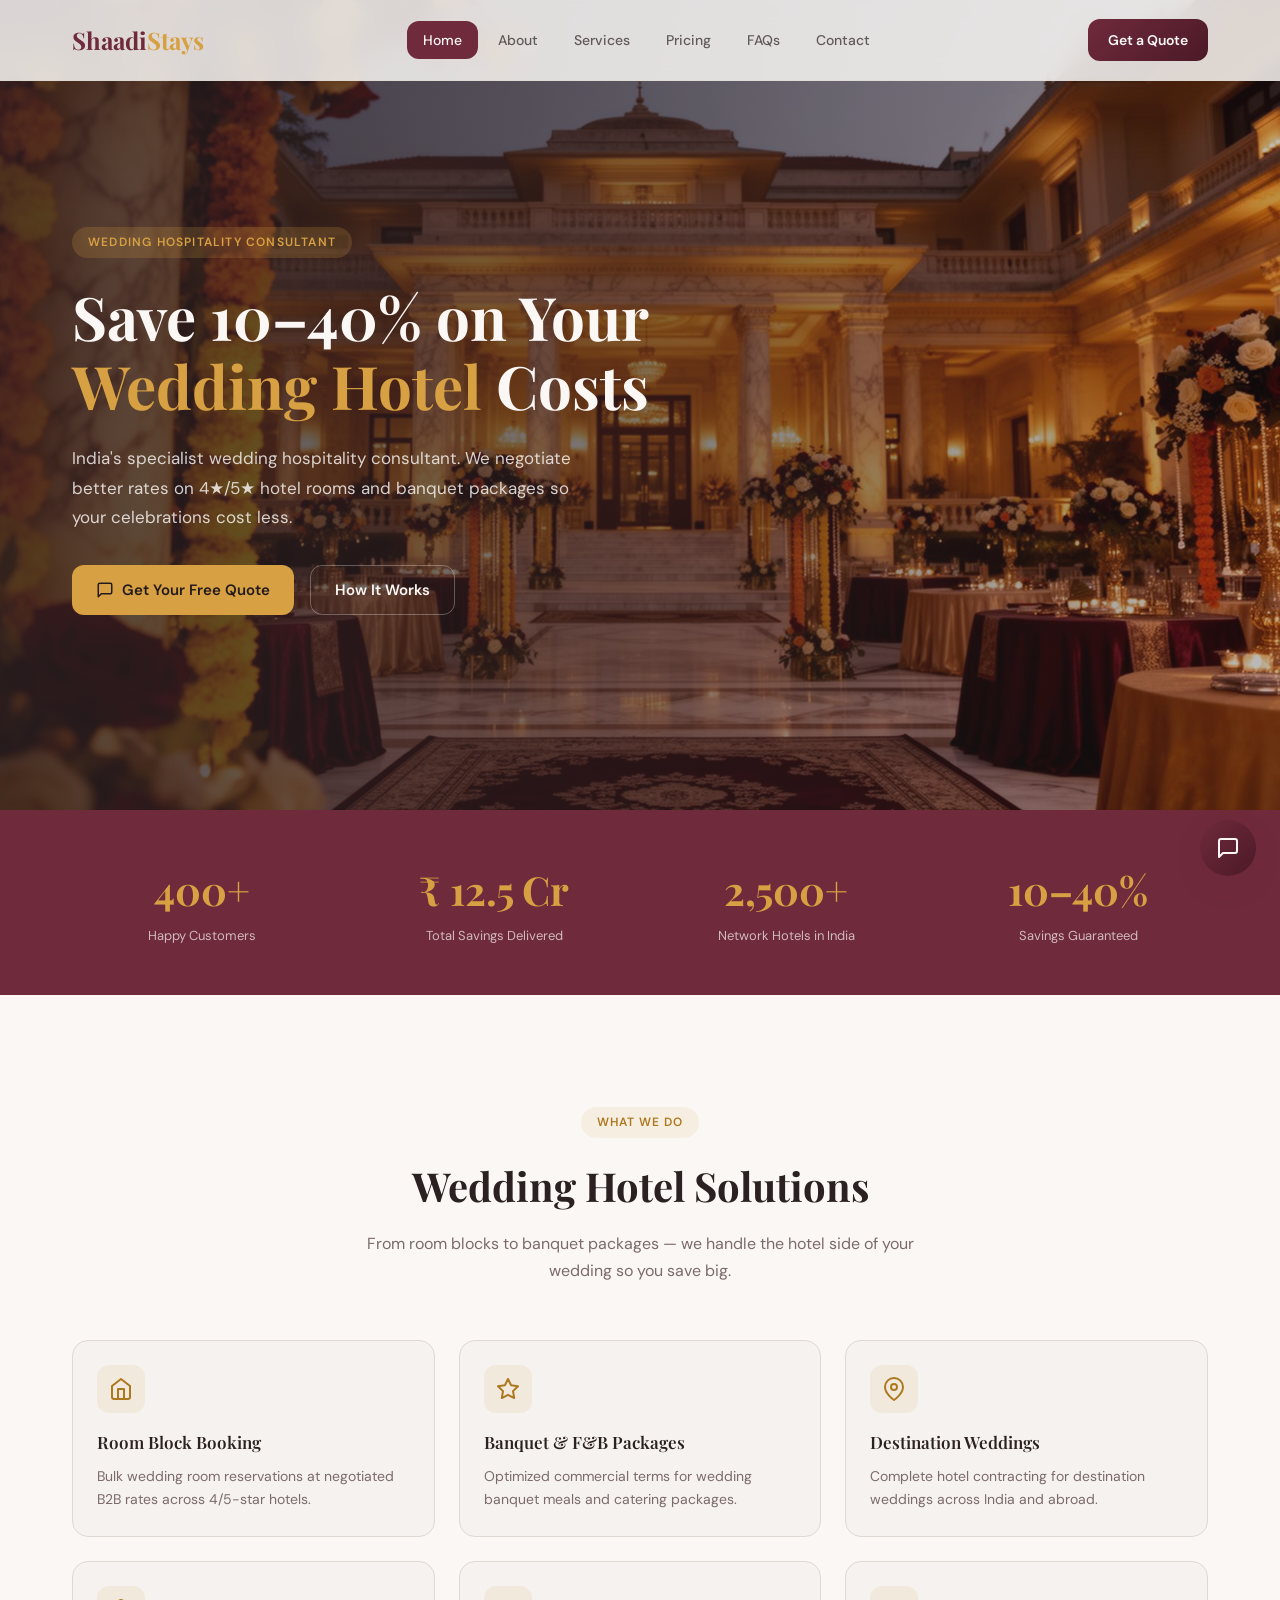
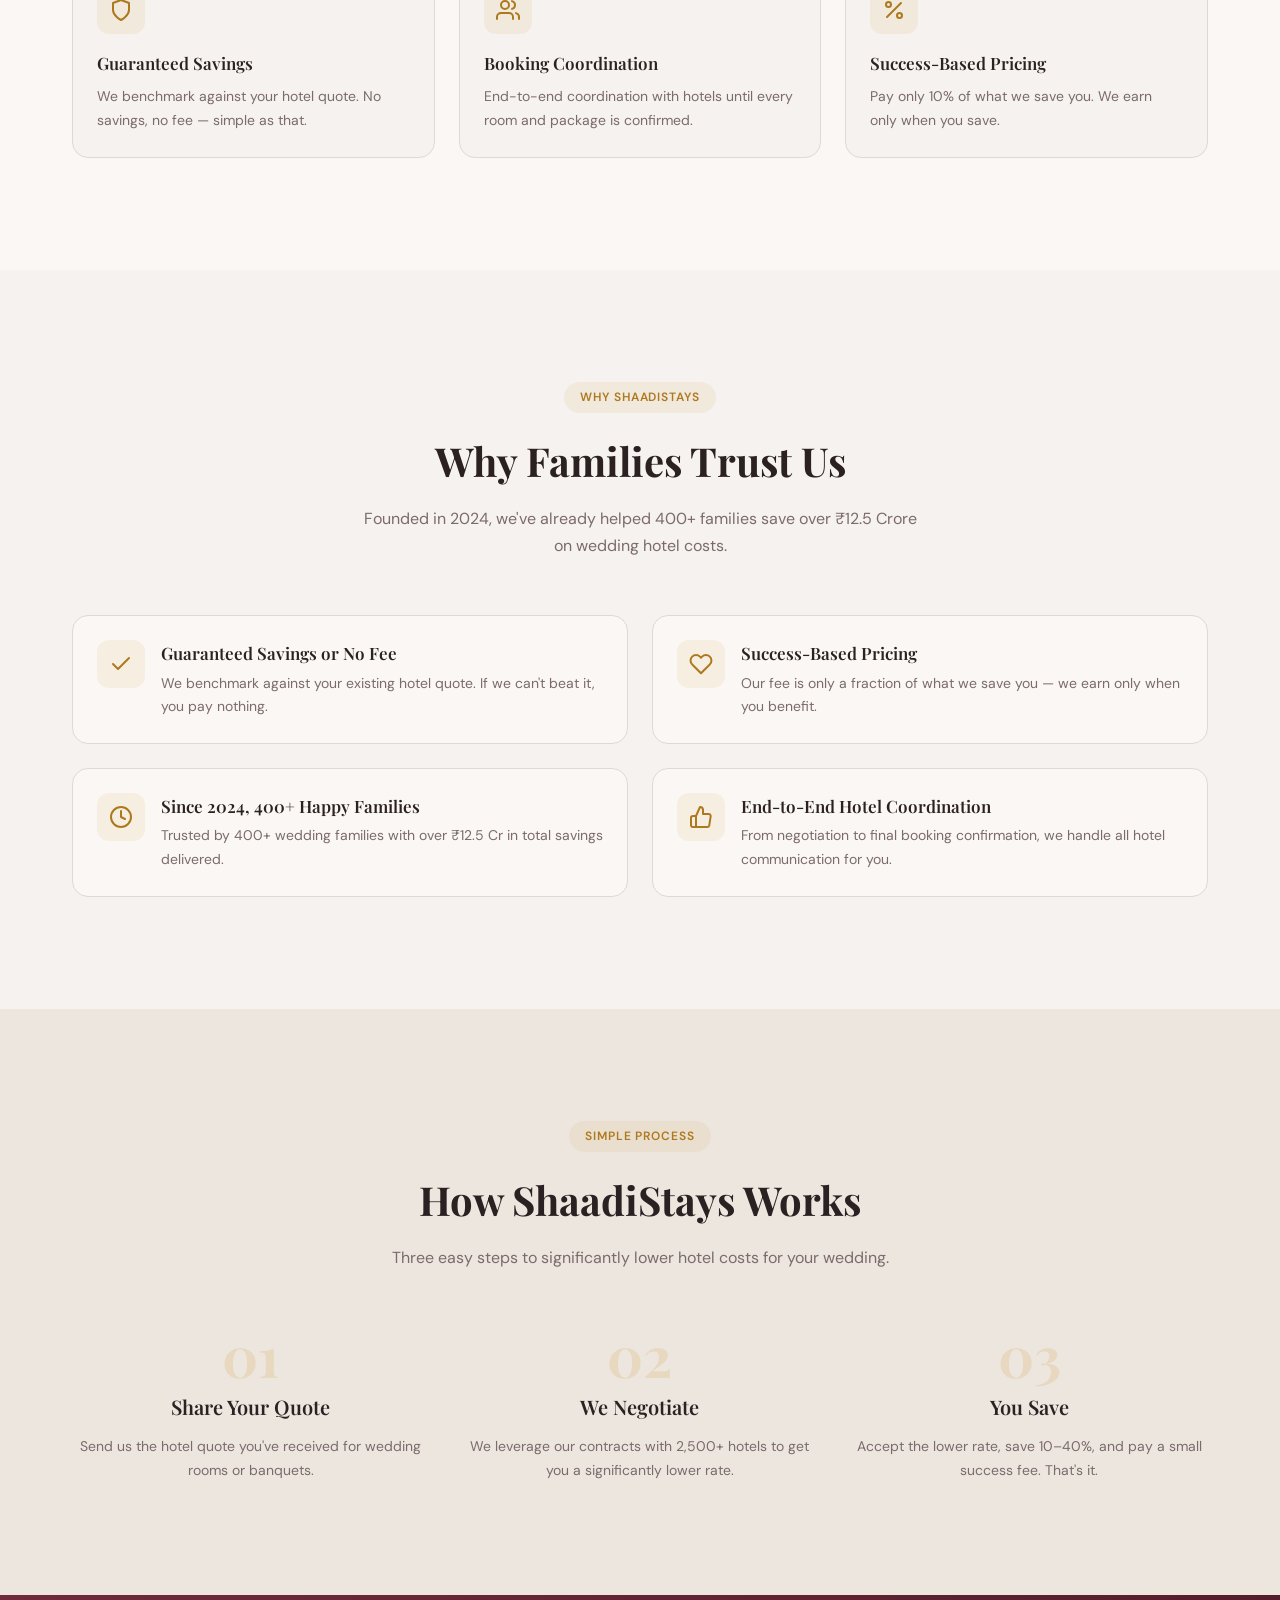
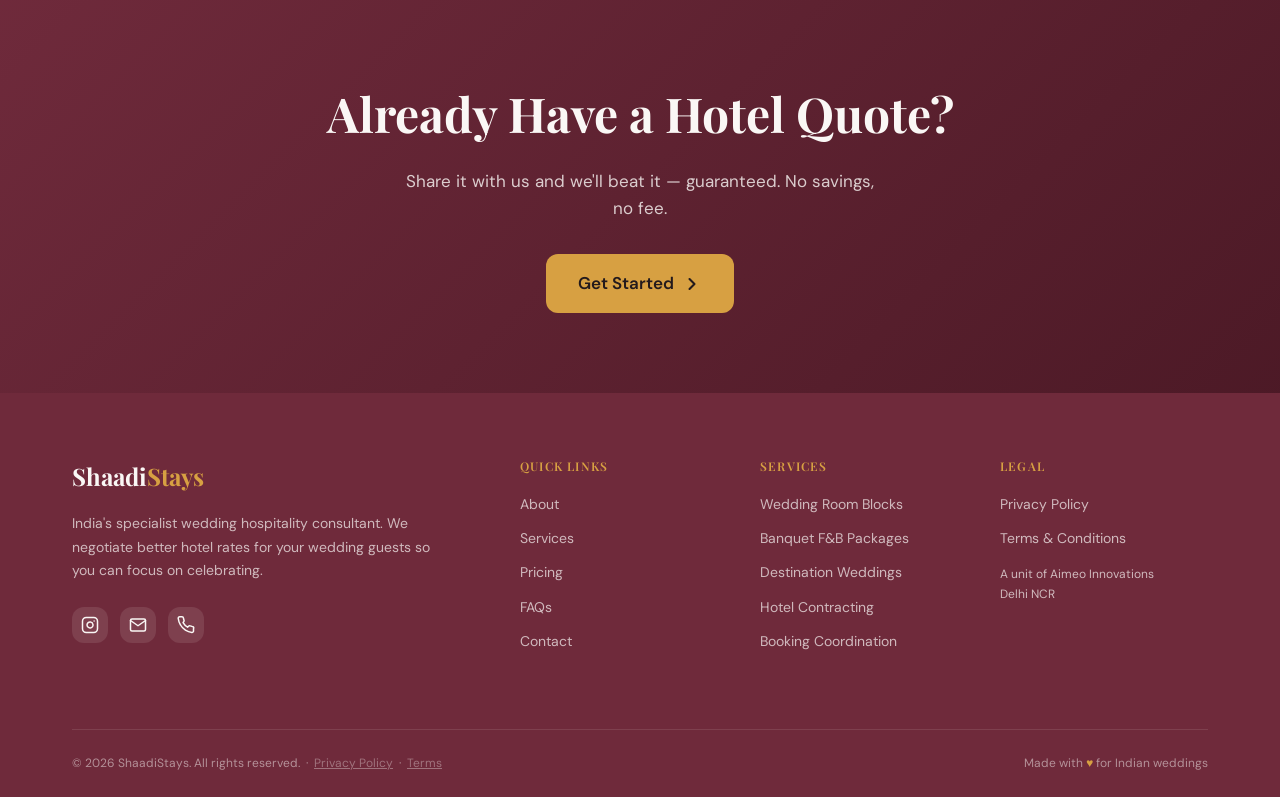
==== commit 2e0f3ceb: "Update index.html" ====
--- a/index.html
+++ b/index.html
@@ -138,12 +138,12 @@
         <div class="lbl">Happy Customers</div>
       </div>
       <div class="stat-item fade-in" style="transition-delay:0.1s">
-        <div class="val">₹12.5 Cr+</div>
+        <div class="val">₹ 12.5 Cr</div>
         <div class="lbl">Total Savings Delivered</div>
       </div>
       <div class="stat-item fade-in" style="transition-delay:0.2s">
         <div class="val">2,500+</div>
-        <div class="lbl">Hotels in India</div>
+        <div class="lbl">Network Hotels in India</div>
       </div>
       <div class="stat-item fade-in" style="transition-delay:0.3s">
         <div class="val">10–40%</div>
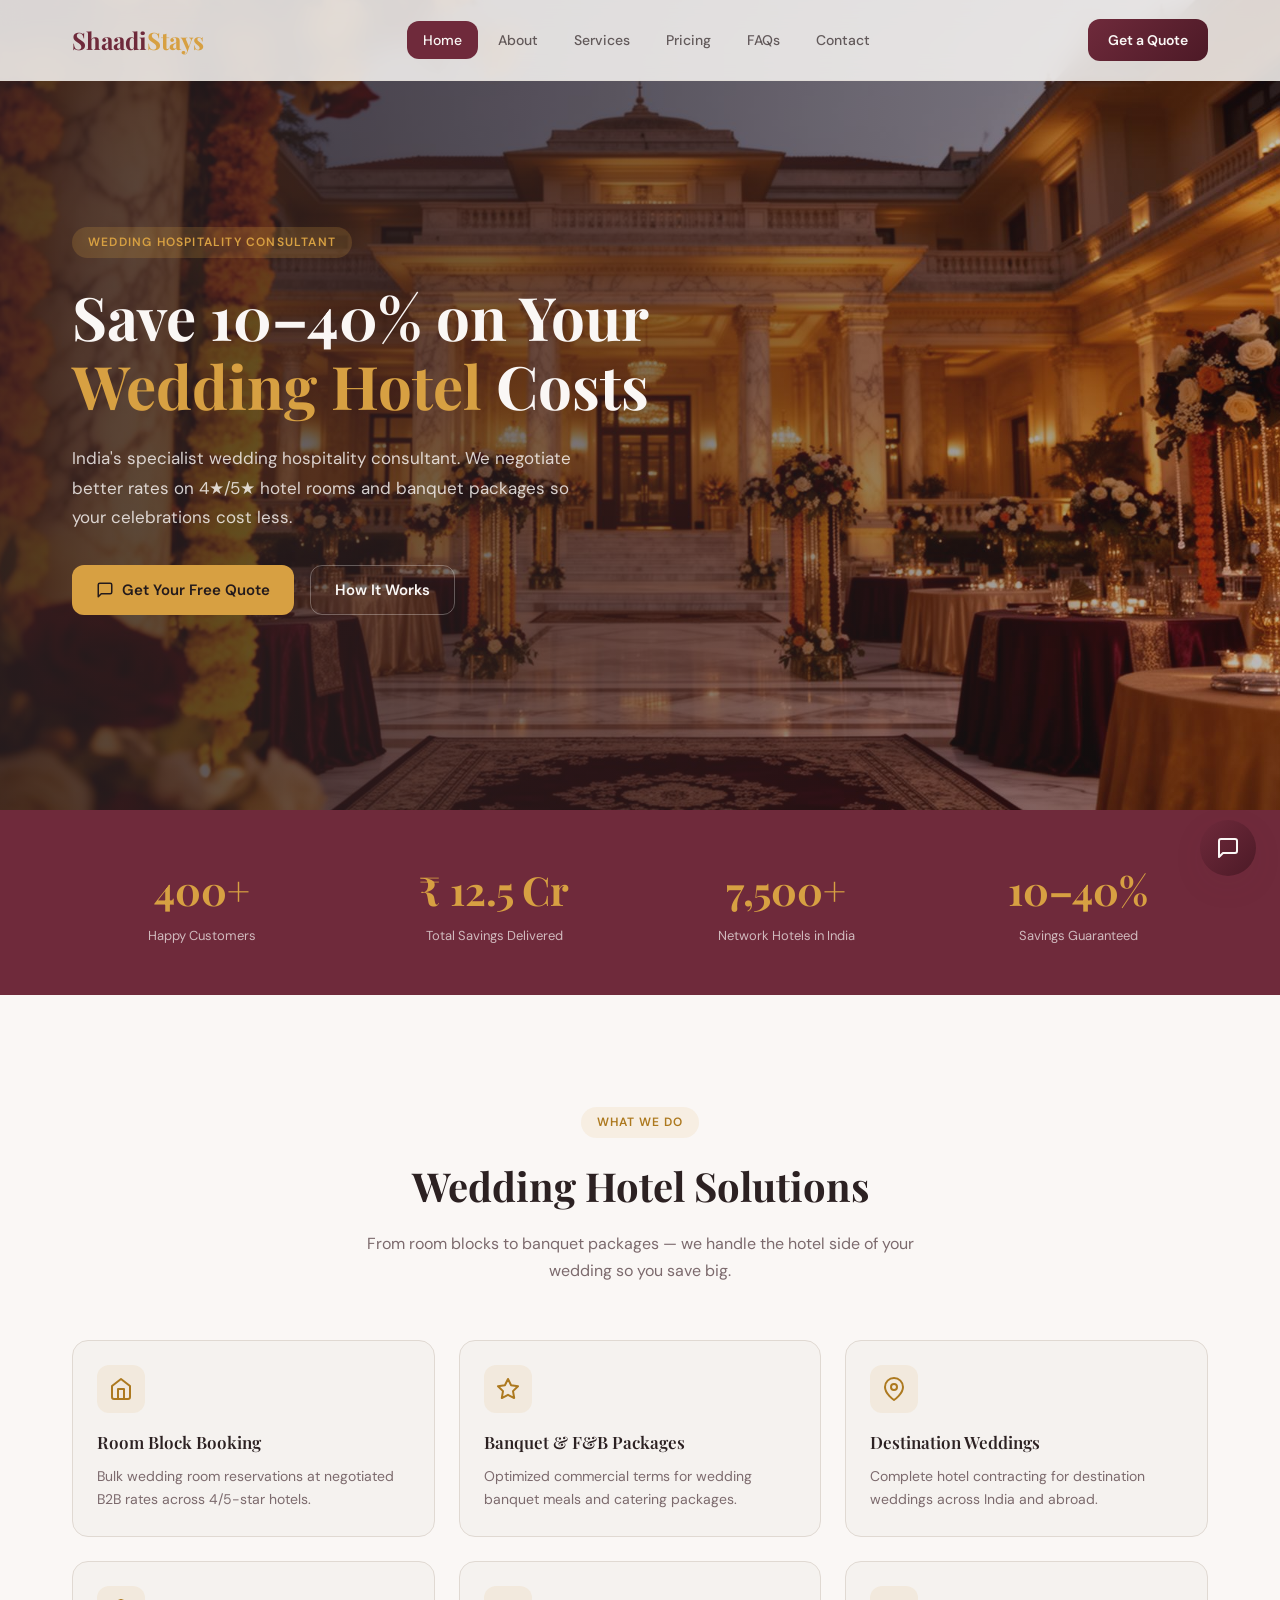
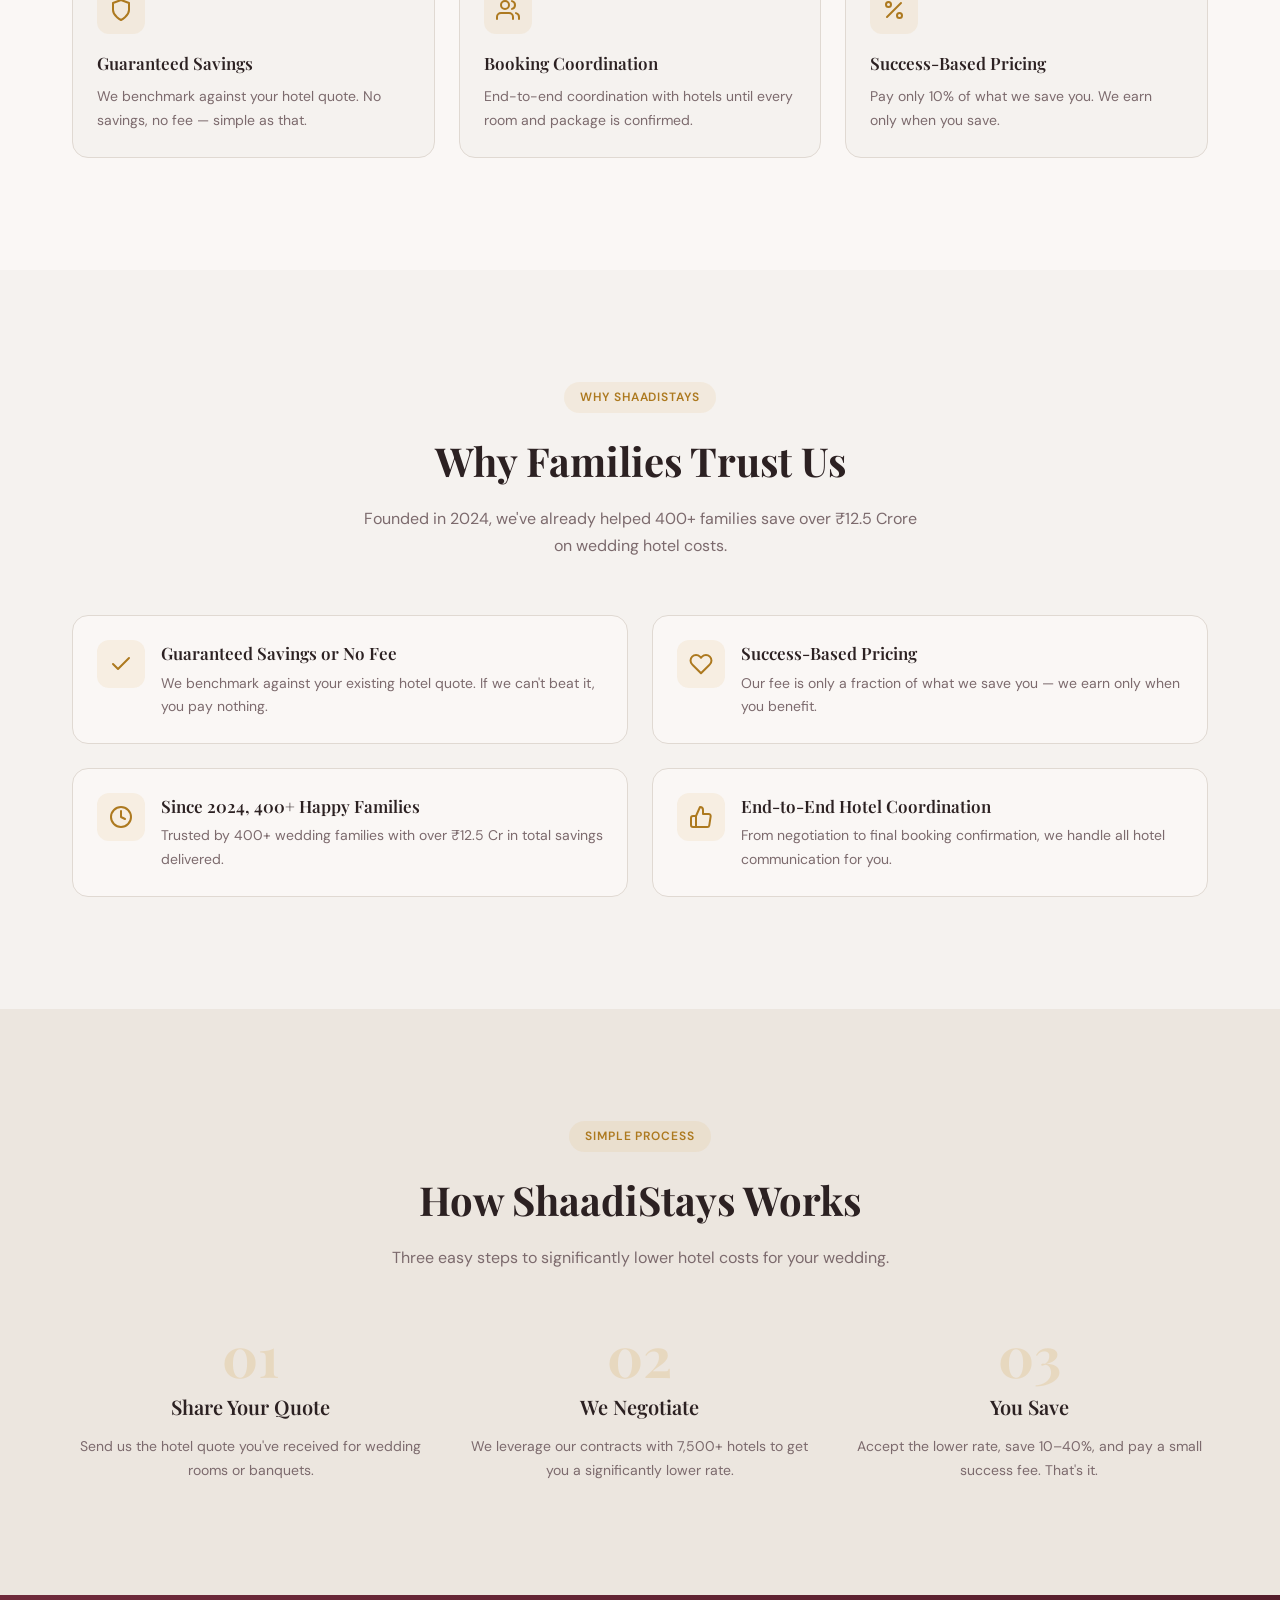
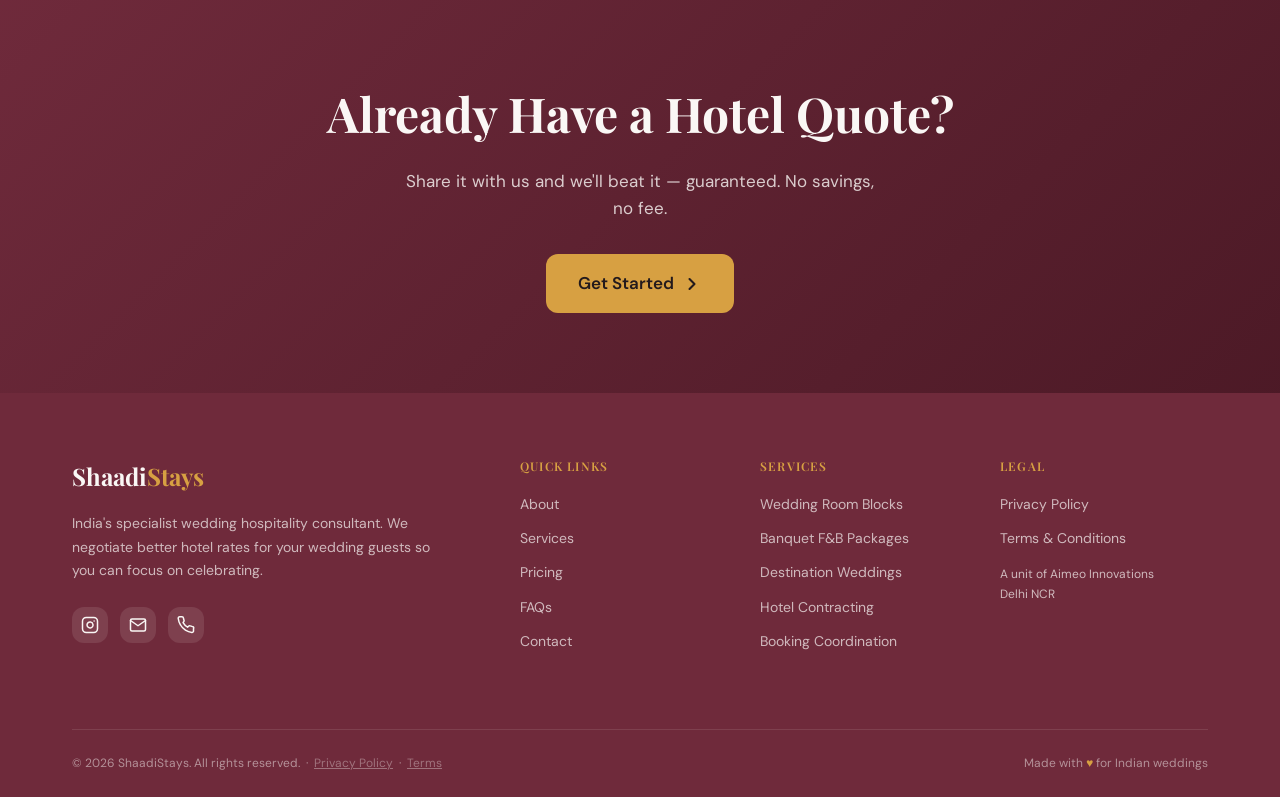
==== commit 4cd3238e: "Update index.html" ====
--- a/index.html
+++ b/index.html
@@ -142,7 +142,7 @@
         <div class="lbl">Total Savings Delivered</div>
       </div>
       <div class="stat-item fade-in" style="transition-delay:0.2s">
-        <div class="val">2,500+</div>
+        <div class="val">7,500+</div>
         <div class="lbl">Network Hotels in India</div>
       </div>
       <div class="stat-item fade-in" style="transition-delay:0.3s">
@@ -286,7 +286,7 @@
       <div class="how-step fade-in" style="transition-delay:0.15s">
         <div class="step-num">02</div>
         <h3>We Negotiate</h3>
-        <p>We leverage our contracts with 2,500+ hotels to get you a significantly lower rate.</p>
+        <p>We leverage our contracts with 7,500+ hotels to get you a significantly lower rate.</p>
       </div>
       <div class="how-step fade-in" style="transition-delay:0.3s">
         <div class="step-num">03</div>
